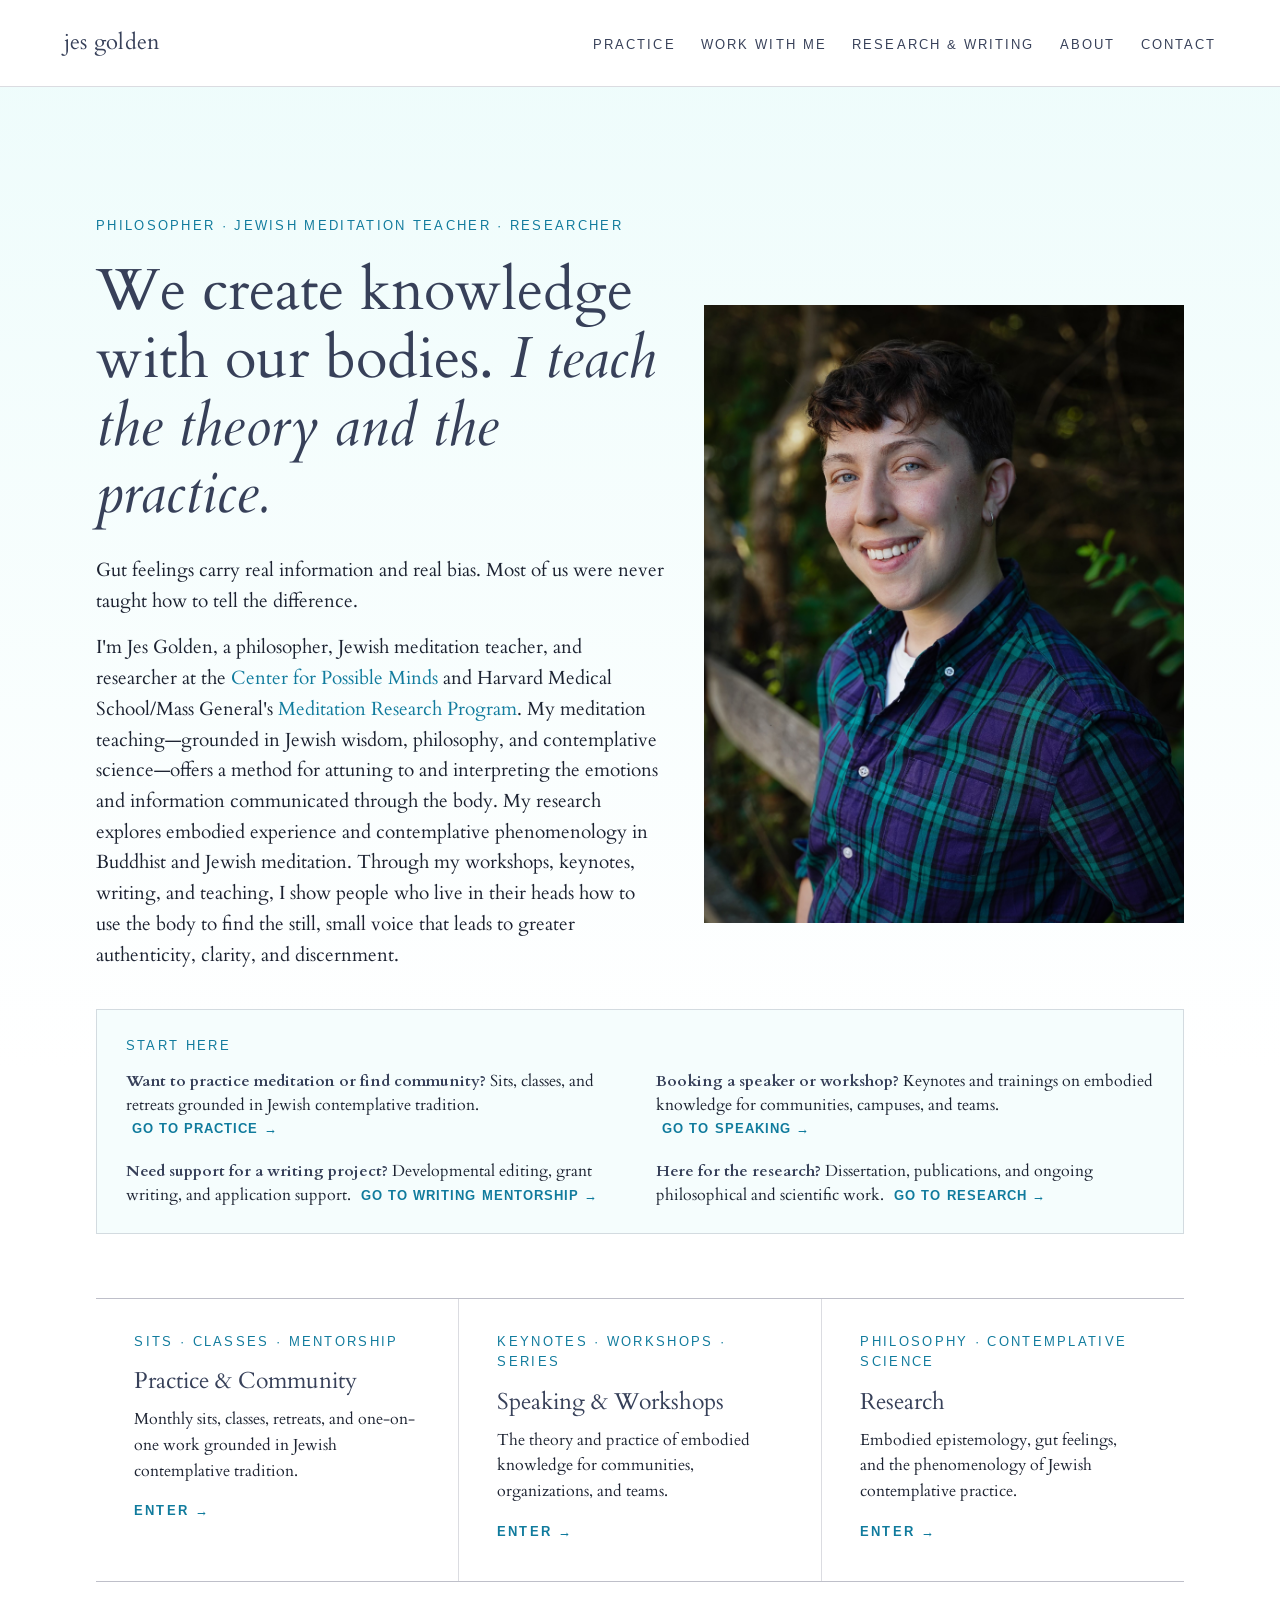
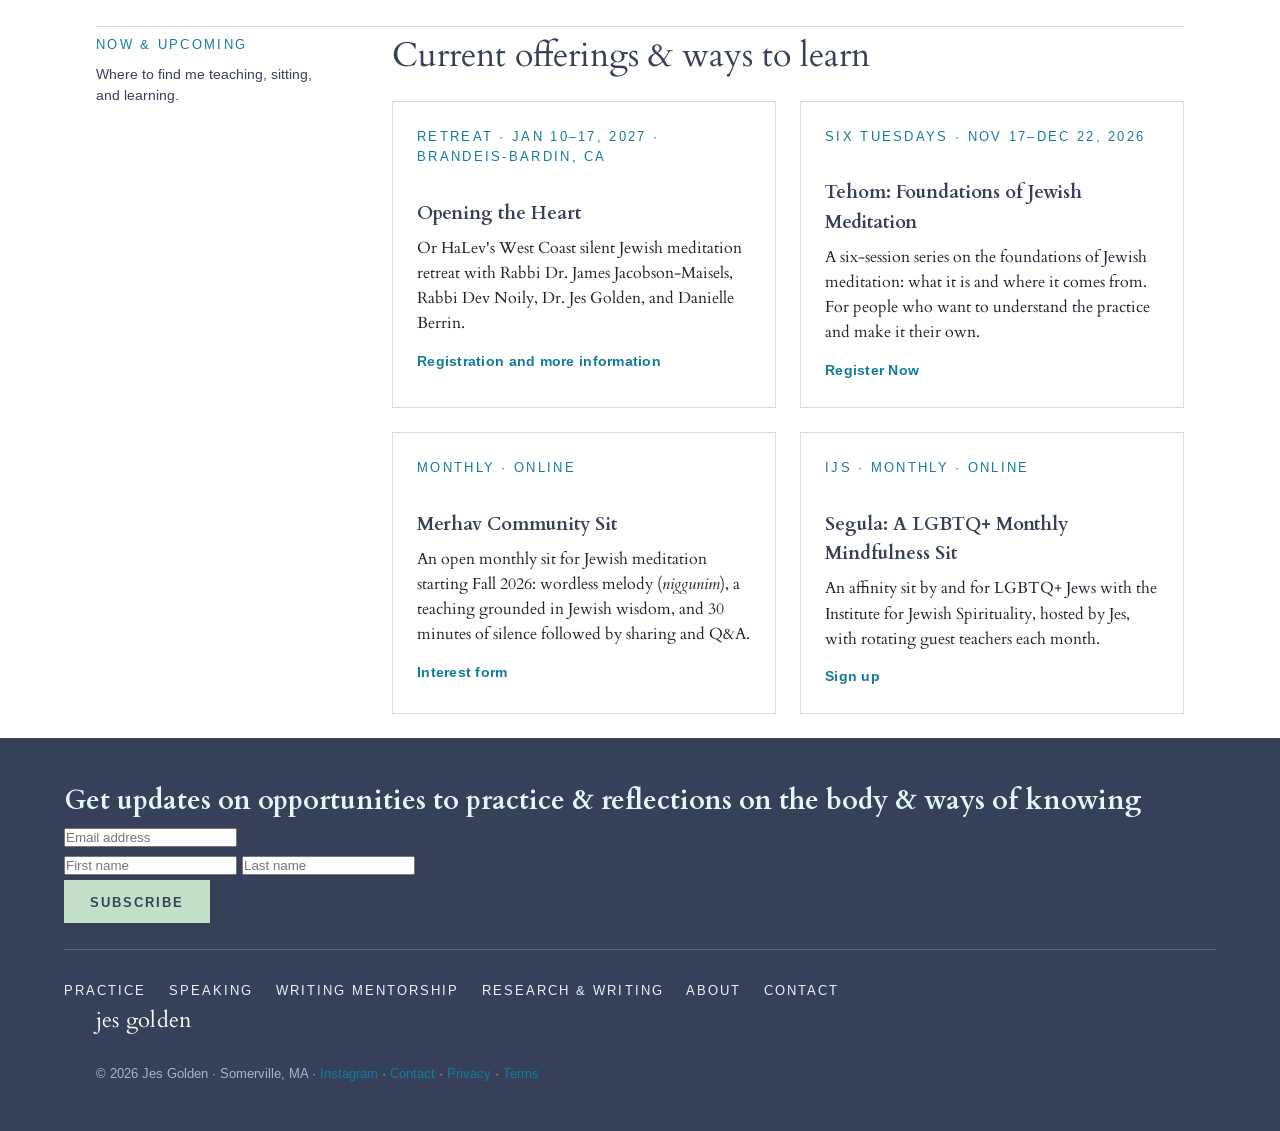
==== index.html @ b52058f5 "Update registration link and footer signup form" ====
<!DOCTYPE html>
<!--
  ═══════════════ HOW TO EDIT THIS PAGE ═══════════════
  Text lives between tags:   <p>Edit these words.</p>
  Links look like:           <a href="PASTE-URL-HERE">visible text</a>
  Never edit inside < >  except to swap a URL in quotes.
  Search this file for "EDIT:" to find every spot waiting for your input.
  Notes like this one are invisible on the live site.
  ═════════════════════════════════════════════════════
-->

<html lang="en">
<head>
<meta charset="UTF-8">
<meta name="viewport" content="width=device-width, initial-scale=1.0">
<title>Jes Golden — philosopher &amp; Jewish meditation teacher</title>
<meta name="description" content="We create knowledge with our bodies. I teach the craft. Jewish contemplative practice, embodied philosophy, speaking and workshops.">
<meta property="og:title" content="Jes Golden — Philosopher &amp; Jewish Meditation Teacher">
<meta property="og:description" content="We create knowledge with our bodies. I teach the craft. Jewish contemplative practice, embodied philosophy, speaking and workshops.">
<meta property="og:type" content="website">
<meta property="og:url" content="https://jesgolden.com/">
<!-- EDIT: og:image — once you have a photo you like for link previews (the headshot works well),
     upload it named "jes-preview.jpg" and uncomment the line below. Recommended size ~1200x630px. -->
<!-- <meta property="og:image" content="https://jesgolden.com/jes-preview.jpg"> -->
<link rel="stylesheet" href="styles.css">
</head>
<body>

<header class="nav">
  <div class="wordmark"><a href="index.html">jes <span class="surname">golden</span></a></div>
  <nav aria-label="Primary">
    <ul>
      <li><a href="practice.html">Practice</a></li>
      <li><a href="speaking.html">Work With Me</a></li>
      <li><a href="research.html">Research &amp; Writing</a></li>
      <li><a href="about.html">About</a></li>
      <li><a href="contact.html">Contact</a></li>
    </ul>
  </nav>
</header>

<main>

<section class="hero">
  <div class="hero-inner">
    <span class="eyebrow">Philosopher · Jewish meditation teacher · Researcher</span>
    <div class="hero-split wide">
      <div class="hero-text">
        <h1>We create knowledge with our bodies. <em>I teach the theory and the practice.</em></h1>
        <div class="lede">
          <p>Gut feelings carry real information and real bias. Most of us were never taught how to tell the difference.</p>
          <p>I'm Jes Golden, a philosopher, Jewish meditation teacher, and researcher at the <a href="https://www.possibleminds.org/">Center for Possible Minds</a> and Harvard Medical School/Mass General's <a href="https://meditation.mgh.harvard.edu/">Meditation Research Program</a>. My meditation teaching—grounded in Jewish wisdom, philosophy, and contemplative science—offers a method for attuning to and interpreting the emotions and information communicated through the body. My research explores embodied experience and contemplative phenomenology in Buddhist and Jewish meditation. Through my workshops, keynotes, writing, and teaching, I show people who live in their heads how to use the body to find the still, small voice that leads to greater authenticity, clarity, and discernment.</p>
        </div>
      </div>
      <!-- EDIT: HEADSHOT — the src below points to a file named jes-headshot.jpg. Upload your
           Shulie Seidler-Feller headshot to the repo with EXACTLY that name (case-sensitive),
           or change the src to match whatever you named it. Until the filename matches, the
           image won't appear. A portrait (vertical) crop sits best in this frame. -->
      <figure class="hero-photo portrait-frame">
        <img src="jes-headshot.jpg" alt="Jes Golden, philosopher and Jewish meditation teacher">
      </figure>
    </div>

    <div class="start-here">
      <span class="eyebrow">Start here</span>
      <ul>
        <li><strong>Want to practice meditation or find community?</strong> Sits, classes, and retreats grounded in Jewish contemplative tradition. <a href="practice.html">Go to Practice &rarr;</a></li>
        <li><strong>Booking a speaker or workshop?</strong> Keynotes and trainings on embodied knowledge for communities, campuses, and teams. <a href="speaking.html">Go to Speaking &rarr;</a></li>
        <li><strong>Need support for a writing project?</strong> Developmental editing, grant writing, and application support. <a href="writing.html">Go to Writing Mentorship &rarr;</a></li>
        <li><strong>Here for the research?</strong> Dissertation, publications, and ongoing philosophical and scientific work. <a href="research.html">Go to Research &rarr;</a></li>
      </ul>
    </div>

    <div class="routes">
      <a class="route" href="practice.html">
        <span class="eyebrow">Sits · Classes · Mentorship</span>
        <h2>Practice &amp; Community</h2>
        <p>Monthly sits, classes, retreats, and one-on-one work grounded in Jewish contemplative tradition.</p>
        <span class="go">Enter →</span>
      </a>
      <a class="route" href="speaking.html">
        <span class="eyebrow">Keynotes · Workshops · Series</span>
        <h2>Speaking &amp; Workshops</h2>
        <p>The theory and practice of embodied knowledge for communities, organizations, and teams.</p>
        <span class="go">Enter →</span>
      </a>
      <a class="route" href="research.html">
        <span class="eyebrow">Philosophy · Contemplative science</span>
        <h2>Research</h2>
        <p>Embodied epistemology, gut feelings, and the phenomenology of Jewish contemplative practice.</p>
        <span class="go">Enter →</span>
      </a>
    </div>
  </div>
</section>

<section class="section">
  <div class="section-inner">
    <div class="commented">
      <aside class="margin-note">
        <span class="eyebrow">Now &amp; upcoming</span>
        Where to find me teaching, sitting, and learning.
      </aside>
      <div class="body-col">
        <h2>Current offerings &amp; ways to learn</h2>
        <div class="offerings">
          <div class="offering">
            <span class="eyebrow">Retreat · Jan 10–17, 2027 · Brandeis-Bardin, CA</span>
            <h3>Opening the Heart</h3>
            <p>Or HaLev's West Coast silent Jewish meditation retreat with Rabbi Dr. James Jacobson-Maisels, Rabbi Dev Noily, Dr. Jes Golden, and Danielle Berrin.</p>
            <span class="meta"><a href="https://www.orhalev.net/opening-the-heart-2027">Registration and more information</a></span>
          </div>
          <div class="offering">
            <span class="eyebrow">Six Tuesdays · Nov 17–Dec 22, 2026</span>
            <h3>Tehom: Foundations of Jewish Meditation</h3>
            <p>A six-session series on the foundations of Jewish meditation: what it is and where it comes from. For people who want to understand the practice and make it their own.</p>
            <!-- EDIT: STRIPE — when Tehom takes payment, create a Payment Link at dashboard.stripe.com > Payment Links, paste it below -->
            <span class="meta"><a href="https://buy.stripe.com/8x25kCbvOcVV6s85fj7kc00">Register Now</a></span>
          </div>
          <div class="offering">
            <span class="eyebrow">Monthly · Online</span>
            <h3>Merhav Community Sit</h3>
            <p>An open monthly sit for Jewish meditation starting Fall 2026: wordless melody (<i>niggunim</i>), a teaching grounded in Jewish wisdom, and 30 minutes of silence followed by sharing and Q&amp;A.</p>
            <span class="meta"><a href="https://forms.gle/i96wyKDt4nHRYdLV6">Interest form</a></span>
          </div>
          <div class="offering">
            <span class="eyebrow">IJS · Monthly · Online</span>
            <h3>Segula: A LGBTQ+ Monthly Mindfulness Sit</h3>
            <p>An affinity sit by and for LGBTQ+ Jews with the Institute for Jewish Spirituality, hosted by Jes, with rotating guest teachers each month.</p>
            <span class="meta"><a href="https://www.jewishspirituality.org/get-started/free-resources-from-ijs/lgbtq-monthly-mindfulness-sits/">Sign up</a></span>
          </div>
        </div>
      </div>
    </div>
  </div>
</section>

</main>

<footer class="footer">
  <!-- Newsletter signup — submits invisibly to a hidden iframe so the page never navigates and
       Mailchimp's confirmation page never appears. Two invisible honeypots guard against bots.
       Pair with double opt-in in Mailchimp (Audience > Settings) for real protection.
       This whole <footer> block is identical on every page — paste it into each one. -->
  <div class="footer-top">
    <h2 class="footer-signup-title">Get updates on opportunities to practice &amp; reflections on the body &amp; ways of knowing</h2>
    <div class="footer-grid">
      <div class="footer-signup">
        <form class="signup-form" id="newsletter-form" action="https://jesheppler.us21.list-manage.com/subscribe/post?u=e505378b7c51a355b4636ad74&amp;id=9735d9837b&amp;f_id=005ba4e6f0" method="post" target="mc-hidden-frame">
          <input type="email" name="EMAIL" placeholder="Email address" aria-label="Email address" autocomplete="email" required>
          <div class="signup-names">
            <input type="text" name="FNAME" placeholder="First name" aria-label="First name" autocomplete="given-name">
            <input type="text" name="LNAME" placeholder="Last name" aria-label="Last name" autocomplete="family-name">
          </div>
          <button class="btn btn-sage" type="submit">Subscribe</button>
          <!-- Mailchimp bot detection — do not remove -->
          <div aria-hidden="true" style="position: absolute; left: -5000px;">
            <input type="text" name="b_e505378b7c51a355b4636ad74_9735d9837b" tabindex="-1" value="">
          </div>
          <!-- Second honeypot — real people never fill this in; bots do -->
          <div aria-hidden="true" style="position: absolute; left: -5000px;">
            <input type="text" name="contact_url" tabindex="-1" autocomplete="off" value="">
          </div>
        </form>
        <!-- EDIT: this copy assumes double opt-in is ON in Mailchimp. If you keep single opt-in,
             change the line below to: Thank you for signing up! -->
        <p id="newsletter-thanks" class="signup-thanks" style="display:none;">Thank you—please check your inbox and click the confirmation link to finish subscribing.</p>
        <iframe name="mc-hidden-frame" style="display:none;" title="hidden"></iframe>
      </div>
      <nav class="footer-nav" aria-label="Footer">
        <ul>
          <li><a href="practice.html">Practice</a></li>
          <li><a href="speaking.html">Speaking</a></li>
          <li><a href="writing.html">Writing Mentorship</a></li>
          <li><a href="research.html">Research &amp; Writing</a></li>
          <li><a href="about.html">About</a></li>
          <li><a href="contact.html">Contact</a></li>
        </ul>
      </nav>
    </div>
  </div>
  <div class="footer-inner">
    <div class="wordmark">jes <span class="surname">golden</span></div>
    <p class="fine">© 2026 Jes Golden · Somerville, MA · <a href="https://www.instagram.com/jes.golden">Instagram</a> · <a href="contact.html">Contact</a> · <a href="privacy.html">Privacy</a> · <a href="terms.html">Terms</a></p>
  </div>
  <script>
    document.getElementById('newsletter-form').addEventListener('submit', function(e) {
      var form = this;
      var trap = form.querySelector('[name="contact_url"]');
      if (trap && trap.value !== '') { e.preventDefault(); return; }
      setTimeout(function() {
        form.style.display = 'none';
        document.getElementById('newsletter-thanks').style.display = 'block';
      }, 400);
    });
  </script>
</footer>

</body>
</html>
---- styles.css ----
/* ============================================================
   JES GOLDEN — site styles
   Brand kit: Swail Studio "Intuitive Brand Kit" (2024)
   Palette: dusk #374059 · cerulean #107B9D · sage #C5E0C9
            ice #E1FAF9 · black · white
   Type: Cardo (serif) · Arimo (sans, letterspaced caps)
   ============================================================ */

@import url('https://fonts.googleapis.com/css2?family=Cardo:ital,wght@0,400;0,700;1,400&family=Arimo:wght@400;500;700&display=swap');

:root {
  --dusk: #374059;
  --cerulean: #107B9D;
  --sage: #C5E0C9;
  --ice: #E1FAF9;
  --ink: #1c2231;
  --paper: #ffffff;
  --paper-soft: #f7fafa;
  --rule: rgba(55, 64, 89, 0.18);
  --serif: 'Cardo', 'Times New Roman', serif;
  --sans: 'Arimo', 'Helvetica Neue', sans-serif;
  --measure: 74ch;
  --text-label: 0.8rem;   /* eyebrows, nav, footer, figcaptions, citations */
  --text-small: 0.85rem;   /* margin-note body copy, secondary meta */
  --text-cta: 0.95rem;     /* prominent meta links / CTAs like sign-up links */
}

* { margin: 0; padding: 0; box-sizing: border-box; }

html { scroll-behavior: smooth; }
@media (prefers-reduced-motion: reduce) {
  html { scroll-behavior: auto; }
  *, *::before, *::after { animation: none !important; transition: none !important; }
}

body {
  font-family: var(--serif);
  font-size: 1.125rem;
  line-height: 1.6;
  color: var(--ink);
  background: var(--paper);
}

/* ---------- utility type roles ---------- */

.eyebrow {
  font-family: var(--sans);
  font-size: var(--text-label);
  font-weight: 500;
  letter-spacing: 0.18em;
  text-transform: uppercase;
  color: var(--cerulean);
}

a { color: var(--cerulean); text-decoration: none; }
a:hover { text-decoration: underline; text-underline-offset: 3px; }
a:focus-visible, button:focus-visible {
  outline: 2px solid var(--cerulean);
  outline-offset: 3px;
}

/* ---------- nav ---------- */

.nav {
  display: flex;
  align-items: baseline;
  justify-content: space-between;
  flex-wrap: wrap;
  gap: 1rem 2rem;
  padding: 1.6rem clamp(1.25rem, 5vw, 4rem);
  border-bottom: 1px solid var(--rule);
}

.wordmark {
  font-family: var(--serif);
  font-size: 1.35rem;
  color: var(--dusk);
  letter-spacing: 0.01em;
}
.wordmark a { color: inherit; }
.wordmark a:hover { text-decoration: none; }

.nav ul {
  display: flex;
  flex-wrap: wrap;
  gap: 1.6rem;
  list-style: none;
}
.nav ul a {
  font-family: var(--sans);
  font-size: var(--text-label);
  font-weight: 500;
  letter-spacing: 0.16em;
  text-transform: uppercase;
  color: var(--dusk);
}
.nav ul a:hover { color: var(--cerulean); text-decoration: none; }
.nav ul a[aria-current="page"] {
  color: var(--cerulean);
  border-bottom: 2px solid var(--cerulean);
  padding-bottom: 3px;
}

/* ---------- hero ---------- */

.hero {
  padding: clamp(4rem, 10vw, 8rem) clamp(1.25rem, 5vw, 4rem) clamp(0.75rem, 2vw, 1.25rem);
  background:
    linear-gradient(180deg, rgba(225,250,249,0.55) 0%, rgba(255,255,255,0) 65%);
}
.hero-inner { max-width: 68rem; margin: 0 auto; }
.hero h1 {
  font-family: var(--serif);
  font-weight: 400;
  font-size: clamp(2.1rem, 5.2vw, 3.6rem);
  line-height: 1.18;
  color: var(--dusk);
  max-width: 22ch;
}
.hero h1 em { font-style: italic; }
.hero .lede {
  margin-top: 1.6rem;
  max-width: var(--measure);
  font-size: 1.2rem;
  color: var(--ink);
}
.hero .lede > * + * { margin-top: 1rem; }
.hero .eyebrow { display: block; margin-bottom: 1.4rem; }

/* ---------- responsive video embed (16:9, scales to container width) ---------- */

.video-embed {
  position: relative;
  width: 100%;
  max-width: var(--measure);
  aspect-ratio: 16 / 9;
  margin: 1.2rem 0;
}
.video-embed iframe {
  position: absolute;
  top: 0; left: 0;
  width: 100%;
  height: 100%;
  border: none;
}

/* ---------- routing cards (homepage) ---------- */

.routes {
  display: grid;
  grid-template-columns: repeat(auto-fit, minmax(240px, 1fr));
  gap: 1px;
  background: var(--rule);
  border-top: 1px solid var(--rule);
  border-bottom: 1px solid var(--rule);
  margin-top: clamp(2.5rem, 6vw, 4rem);
}
.route {
  background: var(--paper);
  padding: 2rem clamp(1.25rem, 3vw, 2.5rem) 2.2rem;
  display: block;
  color: inherit;
  transition: background 160ms ease;
}
.route:hover { background: var(--paper-soft); text-decoration: none; }
.route .eyebrow { display: block; margin-bottom: 0.7rem; }
.route h2 {
  font-family: var(--serif);
  font-weight: 400;
  font-size: 1.45rem;
  color: var(--dusk);
  margin-bottom: 0.5rem;
}
.route p { font-size: 1rem; color: var(--ink); max-width: 40ch; }
.route .go {
  display: inline-block;
  margin-top: 1rem;
  font-family: var(--sans);
  font-size: var(--text-label);
  font-weight: 700;
  letter-spacing: 0.16em;
  text-transform: uppercase;
  color: var(--cerulean);
}

/* ---------- page sections & marginalia signature ---------- */

.section {
  padding: clamp(1rem, 2.5vw, 1.5rem) clamp(1.25rem, 5vw, 4rem);
}
.section.tint { background: var(--paper-soft); }
.section.dusk {
  background: var(--dusk);
  color: var(--ice);
}
.section.dusk h2, .section.dusk h3 { color: #fff; }
.section.dusk .eyebrow { color: var(--sage); }
.section.dusk a { color: var(--ice); text-decoration: underline; text-underline-offset: 3px; }
.worklinks a {
  font-family: var(--sans);
  font-size: var(--text-small);
  font-weight: 600;
  letter-spacing: 0.06em;
  color: var(--ice);
  text-decoration: none;
}
.worklinks a:hover { text-decoration: underline; }

.section-inner { max-width: 68rem; margin: 0 auto; }

/* marginalia: rule + side-note column on wide screens */
.commented {
  display: grid;
  grid-template-columns: minmax(0, 1fr);
  gap: 2rem;
  border-top: 1px solid var(--rule);
  padding-top: 0.5rem;
}
@media (min-width: 880px) {
  .commented { grid-template-columns: 15rem minmax(0, 1fr); gap: 3.5rem; }
  .commented.wide-photo { grid-template-columns: 21rem minmax(0, 1fr); }
}
.margin-note {
  font-family: var(--sans);
  font-size: var(--text-small);
  line-height: 1.55;
  color: var(--dusk);
}
.margin-note .eyebrow { display: block; margin-bottom: 0.6rem; }
.section.dusk .commented { border-top-color: rgba(225,250,249,0.25); }
.section.dusk .margin-note { color: var(--sage); }

.body-col > * + * { margin-top: 1.1rem; }
.body-col h2 {
  font-family: var(--serif);
  font-weight: 400;
  font-size: clamp(1.6rem, 3vw, 2.1rem);
  line-height: 1.25;
  color: var(--dusk);
}
.body-col h3 {
  font-family: var(--serif);
  font-weight: 700;
  font-size: 1.2rem;
  color: var(--dusk);
  margin-top: 2rem;
}
.body-col p, .body-col li { max-width: var(--measure); }
.body-col ul { padding-left: 1.2rem; }
.body-col .meta {
  font-family: var(--sans);
  font-size: var(--text-cta);
  font-weight: 600;
  letter-spacing: 0.02em;
  color: var(--cerulean);
}

.placeholder {
  background: var(--ice);
  border-left: 3px solid var(--cerulean);
  padding: 0.6rem 0.9rem;
  font-family: var(--sans);
  font-size: var(--text-small);
  color: var(--dusk);
}

/* ---------- offering cards ---------- */

.offerings {
  display: grid;
  grid-template-columns: repeat(auto-fill, minmax(260px, 1fr));
  gap: 1.5rem;
  margin-top: 1.5rem;
}
.offering {
  border: 1px solid var(--rule);
  padding: 1.5rem 1.5rem 1.6rem;
  background: var(--paper);
}
.offering .eyebrow { display: block; margin-bottom: 0.6rem; }
.offering h3 {
  font-family: var(--serif);
  font-weight: 700;
  font-size: 1.15rem;
  color: var(--dusk);
  margin-bottom: 0.5rem;
}
.offering p { font-size: 0.98rem; }
.offering .meta {
  display: block;
  margin-top: 0.9rem;
  font-family: var(--sans);
  font-size: var(--text-small);
  letter-spacing: 0.02em;
  color: var(--cerulean);
}

/* ---------- buttons ---------- */

.btn {
  display: inline-block;
  font-family: var(--sans);
  font-size: var(--text-label);
  font-weight: 700;
  letter-spacing: 0.16em;
  text-transform: uppercase;
  color: #fff;
  background: var(--dusk);
  padding: 0.85rem 1.6rem;
  border: none;
  cursor: pointer;
  transition: background 160ms ease;
}
.btn:hover { background: var(--cerulean); color: #fff; text-decoration: none; }
.btn.ghost {
  background: transparent;
  color: var(--dusk);
  border: 1px solid var(--dusk);
}
.btn.ghost:hover { border-color: var(--cerulean); color: var(--cerulean); }

/* ---------- book strip ---------- */

.bookstrip {
  border-top: 1px solid var(--rule);
  border-bottom: 1px solid var(--rule);
  background: linear-gradient(90deg, var(--ice) 0%, #fff 60%);
}
.bookstrip .section-inner { display: grid; gap: 1rem; }
.bookstrip h2 {
  font-family: var(--serif);
  font-weight: 400;
  font-style: italic;
  font-size: clamp(1.4rem, 2.6vw, 1.9rem);
  color: var(--dusk);
  max-width: 30ch;
}
.bookstrip p { max-width: var(--measure); }

/* ---------- signup ---------- */

.signup-row {
  display: flex;
  flex-wrap: wrap;
  gap: 0.75rem;
  margin-top: 1.2rem;
}
.signup-row input[type="email"] {
  font-family: var(--sans);
  font-size: 0.95rem;
  padding: 0.8rem 1rem;
  border: 1px solid var(--rule);
  min-width: 260px;
  background: #fff;
  color: var(--ink);
}
.signup-row input:focus-visible { outline: 2px solid var(--cerulean); outline-offset: 1px; }

/* ---------- contact form ---------- */

.form { display: grid; gap: 1.2rem; max-width: 40rem; }
.form label {
  font-family: var(--sans);
  font-size: var(--text-label);
  font-weight: 700;
  letter-spacing: 0.14em;
  text-transform: uppercase;
  color: var(--dusk);
  display: block;
  margin-bottom: 0.4rem;
}
.form input, .form select, .form textarea {
  width: 100%;
  font-family: var(--sans);
  font-size: 0.98rem;
  padding: 0.8rem 1rem;
  border: 1px solid var(--rule);
  background: #fff;
  color: var(--ink);
}
.form textarea { min-height: 9rem; resize: vertical; }
.form input:focus-visible, .form select:focus-visible, .form textarea:focus-visible {
  outline: 2px solid var(--cerulean);
  outline-offset: 1px;
}

/* ---------- footer ---------- */

.footer {
  border-top: 1px solid var(--rule);
  padding: 2.5rem clamp(1.25rem, 5vw, 4rem) 3rem;
  background: var(--dusk);
  color: var(--ice);
}
.footer-inner {
  max-width: 68rem;
  margin: 0 auto;
  display: flex;
  flex-wrap: wrap;
  justify-content: space-between;
  gap: 1.5rem 3rem;
  align-items: baseline;
}
.footer .wordmark { color: #fff; }
.footer nav ul { display: flex; flex-wrap: wrap; gap: 1.4rem; list-style: none; }
.footer nav a {
  font-family: var(--sans);
  font-size: var(--text-label);
  font-weight: 500;
  letter-spacing: 0.16em;
  text-transform: uppercase;
  color: var(--ice);
}
.footer .fine {
  width: 100%;
  font-family: var(--sans);
  font-size: var(--text-label);
  color: rgba(225,250,249,0.65);
}

/* ---------- testimonials ---------- */

.testimonials {
  display: grid;
  grid-template-columns: repeat(auto-fit, minmax(280px, 1fr));
  gap: 2rem;
  margin-top: 1.5rem;
}
.testimonial {
  border-top: 2px solid var(--cerulean);
  padding-top: 1.2rem;
}
.testimonial blockquote {
  font-family: var(--serif);
  font-style: italic;
  font-size: 1.05rem;
  line-height: 1.6;
  color: var(--ink);
}
.testimonial cite {
  display: block;
  margin-top: 0.8rem;
  font-family: var(--sans);
  font-style: normal;
  font-size: var(--text-label);
  font-weight: 500;
  letter-spacing: 0.14em;
  text-transform: uppercase;
  color: var(--dusk);
}

/* ---------- portrait ---------- */

.portrait {
  width: 100%;
  height: auto;
  display: block;
  filter: saturate(0.92);
}
figure.portrait-frame { margin: 0; }
figure.portrait-frame figcaption {
  margin-top: 0.6rem;
  font-family: var(--sans);
  font-size: var(--text-label);
  letter-spacing: 0.1em;
  text-transform: uppercase;
  color: var(--dusk);
}

/* ---------- lineage pull-quote (single quote, narrower than testimonial grid) ---------- */

.pull-quote {
  max-width: var(--measure);
  margin: 1.6rem 0;
}
.pull-quote blockquote {
  font-family: var(--serif);
  font-style: italic;
  font-size: 1.05rem;
  line-height: 1.6;
  color: var(--ink);
  margin: 0;
}
.pull-quote cite {
  display: block;
  margin-top: 0.6rem;
  font-family: var(--sans);
  font-size: var(--text-label);
  letter-spacing: 0.1em;
  text-transform: uppercase;
  font-style: normal;
  color: var(--dusk);
}

/* ---------- hero with side photo (writing mentorship) ---------- */

.hero-split {
  display: flex;
  gap: 2.5rem;
  align-items: center;
  flex-wrap: wrap;
}
.hero-split .hero-text { flex: 1 1 420px; }
.hero-split .hero-photo { flex: 0 1 320px; }
.hero-split .hero-photo img { width: 100%; height: auto; display: block; }
@media (max-width: 700px) {
  .hero-split { flex-direction: column-reverse; }
  .hero-split .hero-photo { max-width: 260px; }
}

/* ---------- nav: clean stack on narrow screens ---------- */

@media (max-width: 640px) {
  .nav { flex-direction: column; align-items: flex-start; gap: 1.1rem; }
  .nav ul {
    display: grid;
    grid-template-columns: 1fr 1fr;
    gap: 0.9rem 1.2rem;
    width: 100%;
  }
}

/* ---------- start here (homepage audience routing) ---------- */

.start-here {
  margin: 2.4rem 0 3rem;
  padding: 1.6rem 1.8rem;
  border: 1px solid var(--rule);
  background: rgba(225,250,249,0.35);
}
.start-here > .eyebrow { display: block; margin-bottom: 0.9rem; }
.start-here ul { list-style: none; padding: 0; margin: 0; display: grid; gap: 0.85rem; }
.start-here li {
  font-family: var(--serif);
  font-size: 0.98rem;
  line-height: 1.5;
  color: var(--ink);
}
.start-here li strong { color: var(--dusk); }
.start-here li a {
  margin-left: 0.4rem;
  font-family: var(--sans);
  font-size: var(--text-label);
  font-weight: 600;
  letter-spacing: 0.08em;
  text-transform: uppercase;
  color: var(--cerulean);
  white-space: nowrap;
}
@media (min-width: 700px) {
  .start-here ul { grid-template-columns: 1fr 1fr; gap: 1.2rem 2rem; }
}

/* ---------- heading-note: margin eyebrow that functions as a real heading ---------- */

.margin-note.heading-note .eyebrow {
  display: block;
  font-size: 1.2rem;
  font-weight: 700;
  letter-spacing: 0.06em;
  text-transform: uppercase;
  color: var(--cerulean);
  margin-bottom: 0.8rem;
  padding-bottom: 0.7rem;
  border-bottom: 2px solid var(--cerulean);
}

/* ---------- signature workshop card: visually separates it from surrounding text ---------- */

.workshop-card {
  margin: 1.6rem 0;
  padding: 1.6rem 1.8rem;
  border: 1px solid var(--rule);
  background: rgba(225,250,249,0.3);
}
.workshop-card > * + * { margin-top: 1.1rem; }
.workshop-card h3 { margin-top: 0; }

/* ---------- hero-split wide variant (practice page retreat photo) ---------- */

.hero-split.wide .hero-text { flex: 1 1 380px; }
.hero-split.wide .hero-photo { flex: 1 1 440px; max-width: 480px; }
@media (max-width: 700px) {
  .hero-split.wide .hero-photo { max-width: 320px; }
}

.lineage-close {
  font-style: italic;
  color: var(--dusk);
}

/* ---------- mid-note: eyebrow size between default and heading-note ---------- */

.margin-note.mid-note .eyebrow {
  display: block;
  font-size: 0.95rem;
  font-weight: 600;
  letter-spacing: 0.1em;
  color: var(--cerulean);
  margin-bottom: 0.5rem;
}

/* ---------- featured testimonial: spans full width, slightly larger quote ---------- */

.testimonial.featured {
  grid-column: 1 / -1;
  border-top: 2px solid var(--cerulean);
  padding-top: 1.2rem;
}
.testimonial.featured blockquote {
  font-size: 1.2rem;
  max-width: var(--measure);
}
/* ---------- footer signup band ---------- */

.footer-signup {
  border-bottom: 1px solid rgba(225, 250, 249, 0.18);
  padding-bottom: 1.6rem;
  margin-bottom: 1.6rem;
}
.footer-signup-inner {
  max-width: 54rem;
  margin: 0 auto;
  text-align: center;
}
.footer-signup h2 {
  font-family: var(--serif);
  font-weight: 400;
  font-size: 1.3rem;
  line-height: 1.3;
  color: #fff;
  max-width: 34ch;
  margin: 0 auto 1.1rem;
}
.signup-fields {
  display: flex;
  flex-wrap: wrap;
  gap: 0.6rem;
  justify-content: center;
}
.signup-fields input {
  flex: 1 1 150px;
  min-width: 0;
  font-family: var(--sans);
  font-size: 1rem;
  padding: 0.6rem 0.85rem;
  border: 1px solid rgba(225, 250, 249, 0.35);
  background: #fff;
  color: var(--ink);
}
.signup-fields input[type="email"] { flex: 1.6 1 200px; }
.signup-fields input::placeholder { color: #6f7482; }
.signup-fields input:focus-visible { outline: 2px solid var(--sage); outline-offset: 1px; }
.signup-fields .btn { flex: 0 0 auto; padding: 0.62rem 1.4rem; }
.signup-thanks {
  font-family: var(--sans);
  font-size: 0.9rem;
  color: var(--ice);
  margin-top: 0.6rem;
}
.btn.btn-sage { background: var(--sage); color: var(--dusk); }
.btn.btn-sage:hover { background: #aecdb3; color: var(--dusk); }

@media (max-width: 540px) {
  .signup-fields input { flex-basis: 100%; }
  .signup-fields .btn { width: 100%; }
}
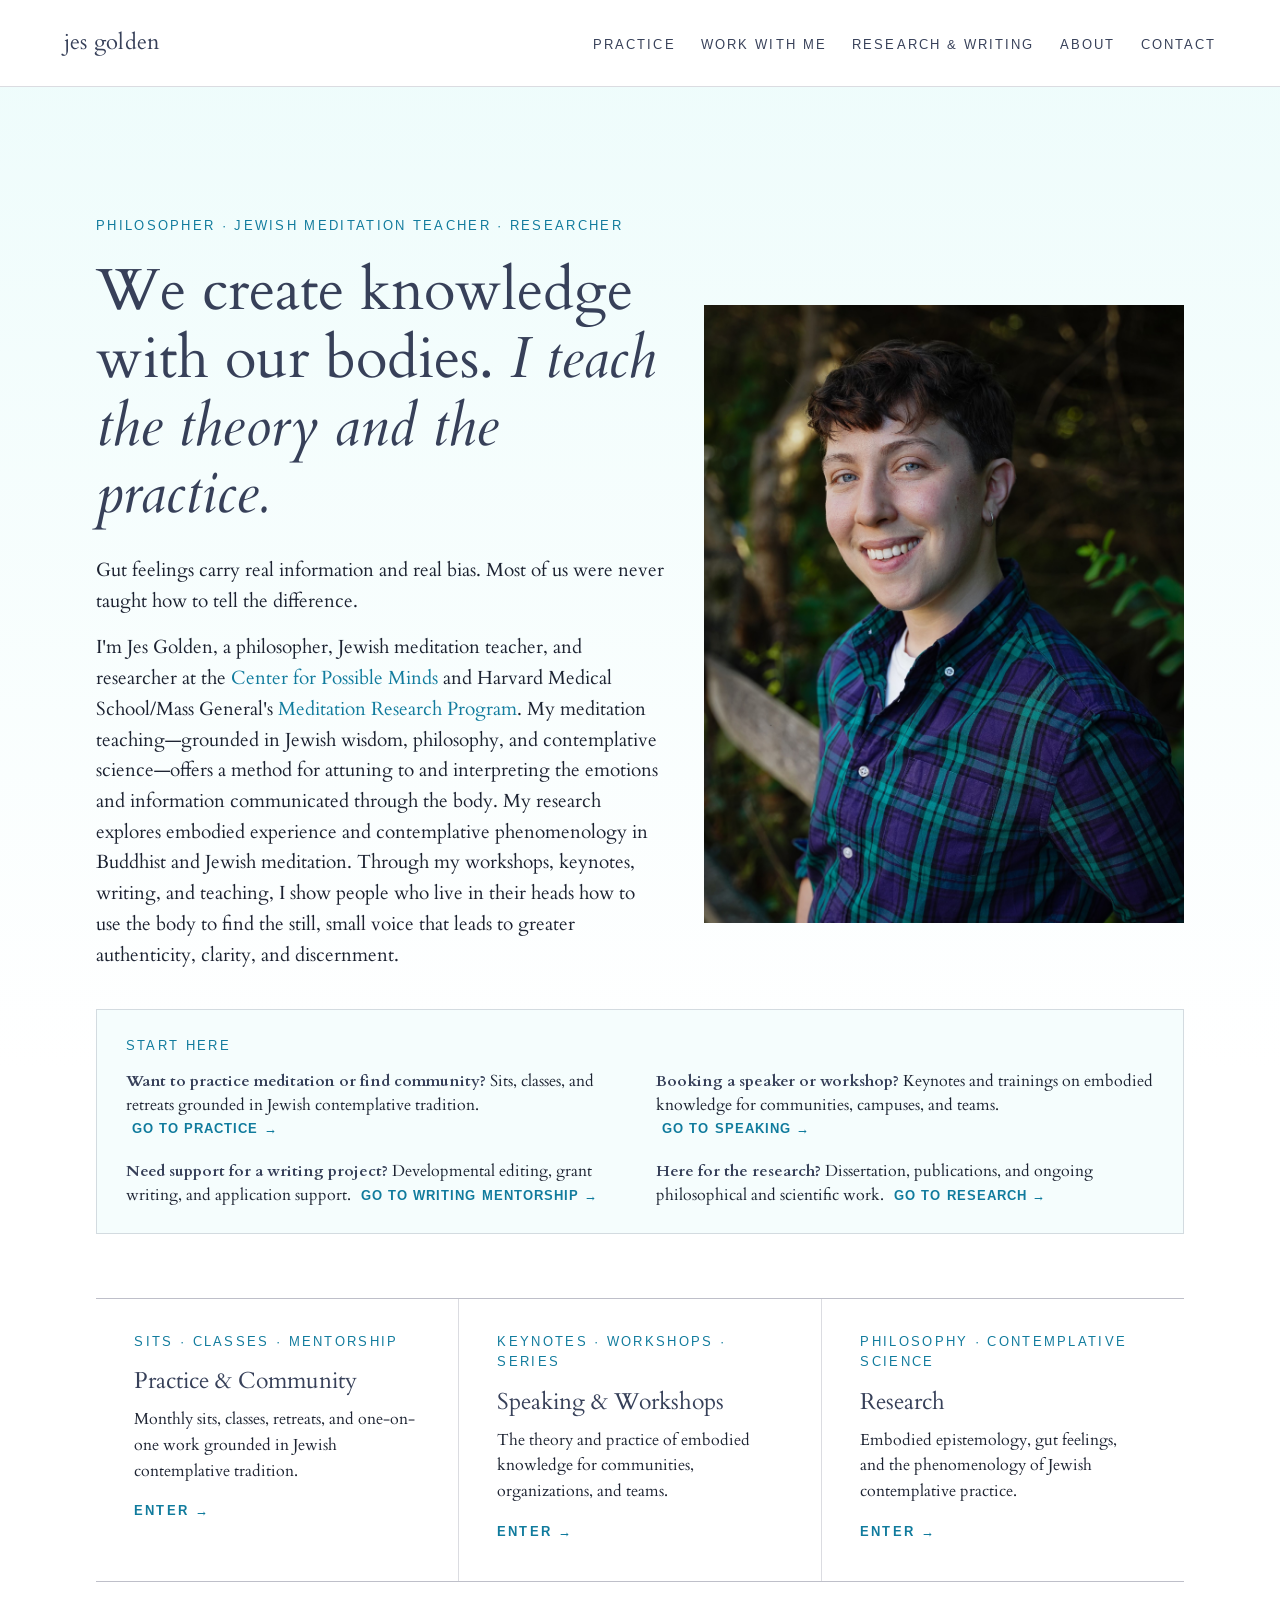
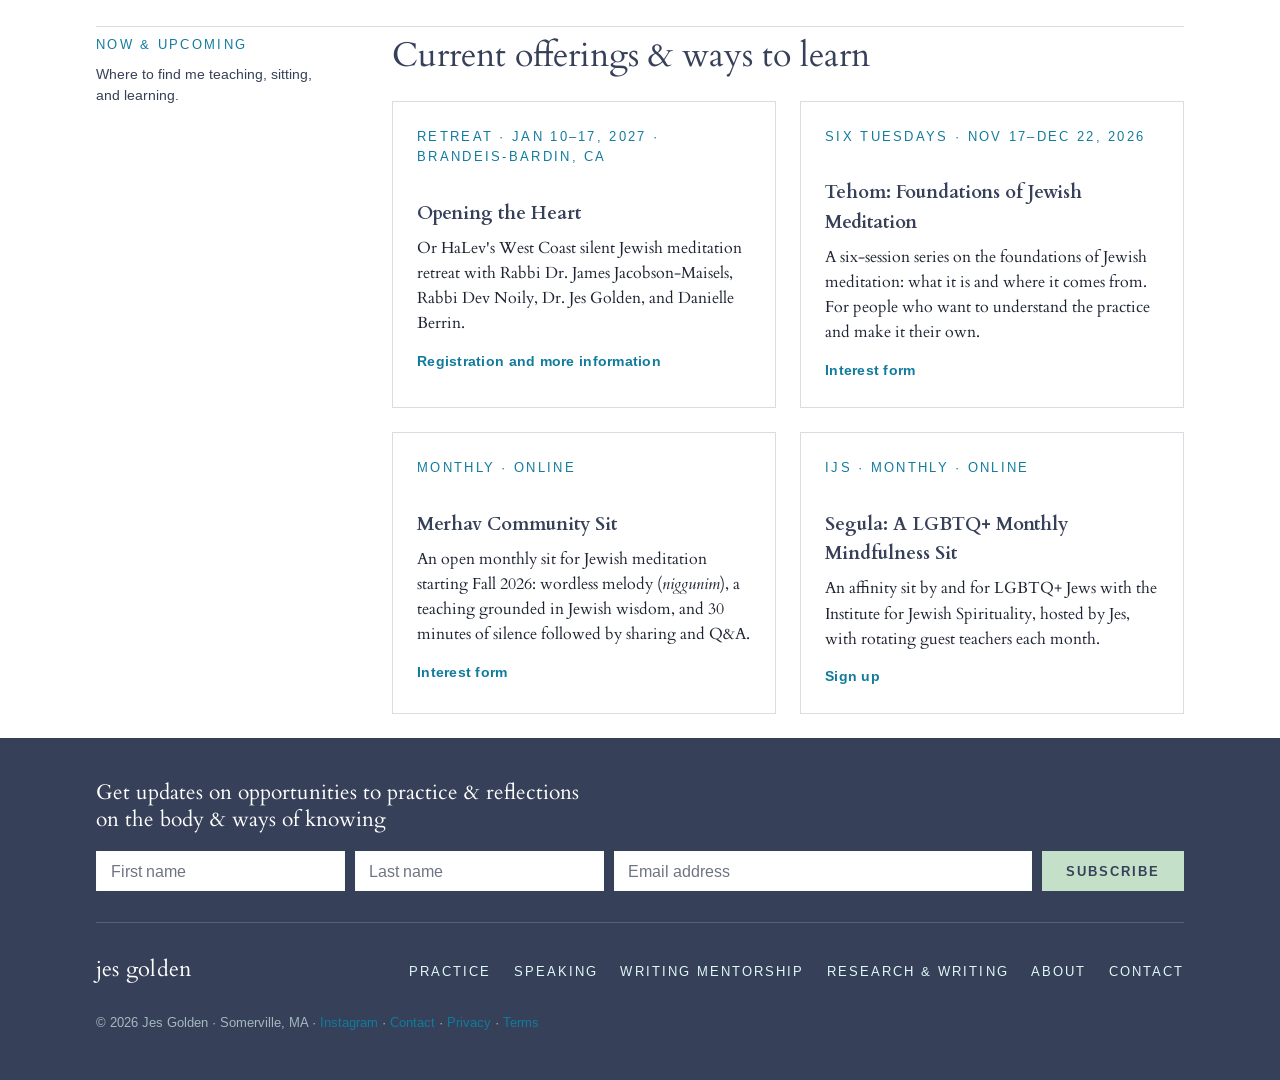
==== commit b2586389: "Change registration link and update newsletter form Updated the registration link and modified the n" ====
--- a/index.html
+++ b/index.html
@@ -115,7 +115,7 @@
             <h3>Tehom: Foundations of Jewish Meditation</h3>
             <p>A six-session series on the foundations of Jewish meditation: what it is and where it comes from. For people who want to understand the practice and make it their own.</p>
             <!-- EDIT: STRIPE — when Tehom takes payment, create a Payment Link at dashboard.stripe.com > Payment Links, paste it below -->
-            <span class="meta"><a href="https://buy.stripe.com/8x25kCbvOcVV6s85fj7kc00">Register Now</a></span>
+            <span class="meta"><a href="https://forms.gle/ch9XQbuqSUwvKGdE6">Interest form</a></span>
           </div>
           <div class="offering">
             <span class="eyebrow">Monthly · Online</span>
@@ -144,43 +144,37 @@
        This whole <footer> block is identical on every page — paste it into each one. -->
   <div class="footer-top">
     <h2 class="footer-signup-title">Get updates on opportunities to practice &amp; reflections on the body &amp; ways of knowing</h2>
-    <div class="footer-grid">
-      <div class="footer-signup">
-        <form class="signup-form" id="newsletter-form" action="https://jesheppler.us21.list-manage.com/subscribe/post?u=e505378b7c51a355b4636ad74&amp;id=9735d9837b&amp;f_id=005ba4e6f0" method="post" target="mc-hidden-frame">
-          <input type="email" name="EMAIL" placeholder="Email address" aria-label="Email address" autocomplete="email" required>
-          <div class="signup-names">
-            <input type="text" name="FNAME" placeholder="First name" aria-label="First name" autocomplete="given-name">
-            <input type="text" name="LNAME" placeholder="Last name" aria-label="Last name" autocomplete="family-name">
-          </div>
-          <button class="btn btn-sage" type="submit">Subscribe</button>
-          <!-- Mailchimp bot detection — do not remove -->
-          <div aria-hidden="true" style="position: absolute; left: -5000px;">
-            <input type="text" name="b_e505378b7c51a355b4636ad74_9735d9837b" tabindex="-1" value="">
-          </div>
-          <!-- Second honeypot — real people never fill this in; bots do -->
-          <div aria-hidden="true" style="position: absolute; left: -5000px;">
-            <input type="text" name="contact_url" tabindex="-1" autocomplete="off" value="">
-          </div>
-        </form>
-        <!-- EDIT: this copy assumes double opt-in is ON in Mailchimp. If you keep single opt-in,
-             change the line below to: Thank you for signing up! -->
-        <p id="newsletter-thanks" class="signup-thanks" style="display:none;">Thank you—please check your inbox and click the confirmation link to finish subscribing.</p>
-        <iframe name="mc-hidden-frame" style="display:none;" title="hidden"></iframe>
+    <form class="signup-form" id="newsletter-form" action="https://jesheppler.us21.list-manage.com/subscribe/post?u=e505378b7c51a355b4636ad74&amp;id=9735d9837b&amp;f_id=005ba4e6f0" method="post" target="mc-hidden-frame">
+      <input type="text" name="FNAME" placeholder="First name" aria-label="First name" autocomplete="given-name">
+      <input type="text" name="LNAME" placeholder="Last name" aria-label="Last name" autocomplete="family-name">
+      <input type="email" name="EMAIL" placeholder="Email address" aria-label="Email address" autocomplete="email" required>
+      <button class="btn btn-sage" type="submit">Subscribe</button>
+      <!-- Mailchimp bot detection — do not remove -->
+      <div aria-hidden="true" style="position: absolute; left: -5000px;">
+        <input type="text" name="b_e505378b7c51a355b4636ad74_9735d9837b" tabindex="-1" value="">
       </div>
-      <nav class="footer-nav" aria-label="Footer">
-        <ul>
-          <li><a href="practice.html">Practice</a></li>
-          <li><a href="speaking.html">Speaking</a></li>
-          <li><a href="writing.html">Writing Mentorship</a></li>
-          <li><a href="research.html">Research &amp; Writing</a></li>
-          <li><a href="about.html">About</a></li>
-          <li><a href="contact.html">Contact</a></li>
-        </ul>
-      </nav>
-    </div>
+      <!-- Second honeypot — real people never fill this in; bots do -->
+      <div aria-hidden="true" style="position: absolute; left: -5000px;">
+        <input type="text" name="contact_url" tabindex="-1" autocomplete="off" value="">
+      </div>
+    </form>
+    <!-- EDIT: this copy assumes double opt-in is ON in Mailchimp. If you keep single opt-in,
+         change the line below to: Thank you for signing up! -->
+    <p id="newsletter-thanks" class="signup-thanks" style="display:none;">Thank you—please check your inbox and click the confirmation link to finish subscribing.</p>
+    <iframe name="mc-hidden-frame" style="display:none;" title="hidden"></iframe>
   </div>
   <div class="footer-inner">
     <div class="wordmark">jes <span class="surname">golden</span></div>
+    <nav aria-label="Footer">
+      <ul>
+        <li><a href="practice.html">Practice</a></li>
+        <li><a href="speaking.html">Speaking</a></li>
+        <li><a href="writing.html">Writing Mentorship</a></li>
+        <li><a href="research.html">Research &amp; Writing</a></li>
+        <li><a href="about.html">About</a></li>
+        <li><a href="contact.html">Contact</a></li>
+      </ul>
+    </nav>
     <p class="fine">© 2026 Jes Golden · Somerville, MA · <a href="https://www.instagram.com/jes.golden">Instagram</a> · <a href="contact.html">Contact</a> · <a href="privacy.html">Privacy</a> · <a href="terms.html">Terms</a></p>
   </div>
   <script>
--- a/styles.css
+++ b/styles.css
@@ -611,34 +611,29 @@
   font-size: 1.2rem;
   max-width: var(--measure);
 }
-/* ---------- footer signup band ---------- */
-
-.footer-signup {
+/* ---------- footer signup band (inline row; nav returns to bottom bar) ---------- */
+
+.footer-top {
+  max-width: 68rem;
+  margin: 0 auto 1.9rem;
+  padding-bottom: 1.9rem;
   border-bottom: 1px solid rgba(225, 250, 249, 0.18);
-  padding-bottom: 1.6rem;
-  margin-bottom: 1.6rem;
-}
-.footer-signup-inner {
-  max-width: 54rem;
-  margin: 0 auto;
-  text-align: center;
-}
-.footer-signup h2 {
+}
+.footer-signup-title {
   font-family: var(--serif);
   font-weight: 400;
   font-size: 1.3rem;
   line-height: 1.3;
   color: #fff;
-  max-width: 34ch;
-  margin: 0 auto 1.1rem;
-}
-.signup-fields {
+  max-width: 46ch;
+  margin-bottom: 1.1rem;
+}
+.signup-form {
   display: flex;
   flex-wrap: wrap;
   gap: 0.6rem;
-  justify-content: center;
-}
-.signup-fields input {
+}
+.signup-form input {
   flex: 1 1 150px;
   min-width: 0;
   font-family: var(--sans);
@@ -648,10 +643,10 @@
   background: #fff;
   color: var(--ink);
 }
-.signup-fields input[type="email"] { flex: 1.6 1 200px; }
-.signup-fields input::placeholder { color: #6f7482; }
-.signup-fields input:focus-visible { outline: 2px solid var(--sage); outline-offset: 1px; }
-.signup-fields .btn { flex: 0 0 auto; padding: 0.62rem 1.4rem; }
+.signup-form input[type="email"] { flex: 2 1 220px; }
+.signup-form input::placeholder { color: #6f7482; }
+.signup-form input:focus-visible { outline: 2px solid var(--sage); outline-offset: 1px; }
+.signup-form .btn { flex: 0 0 auto; padding: 0.62rem 1.5rem; }
 .signup-thanks {
   font-family: var(--sans);
   font-size: 0.9rem;
@@ -662,6 +657,6 @@
 .btn.btn-sage:hover { background: #aecdb3; color: var(--dusk); }
 
 @media (max-width: 540px) {
-  .signup-fields input { flex-basis: 100%; }
-  .signup-fields .btn { width: 100%; }
-}
+  .signup-form input { flex-basis: 100%; }
+  .signup-form .btn { width: 100%; }
+}
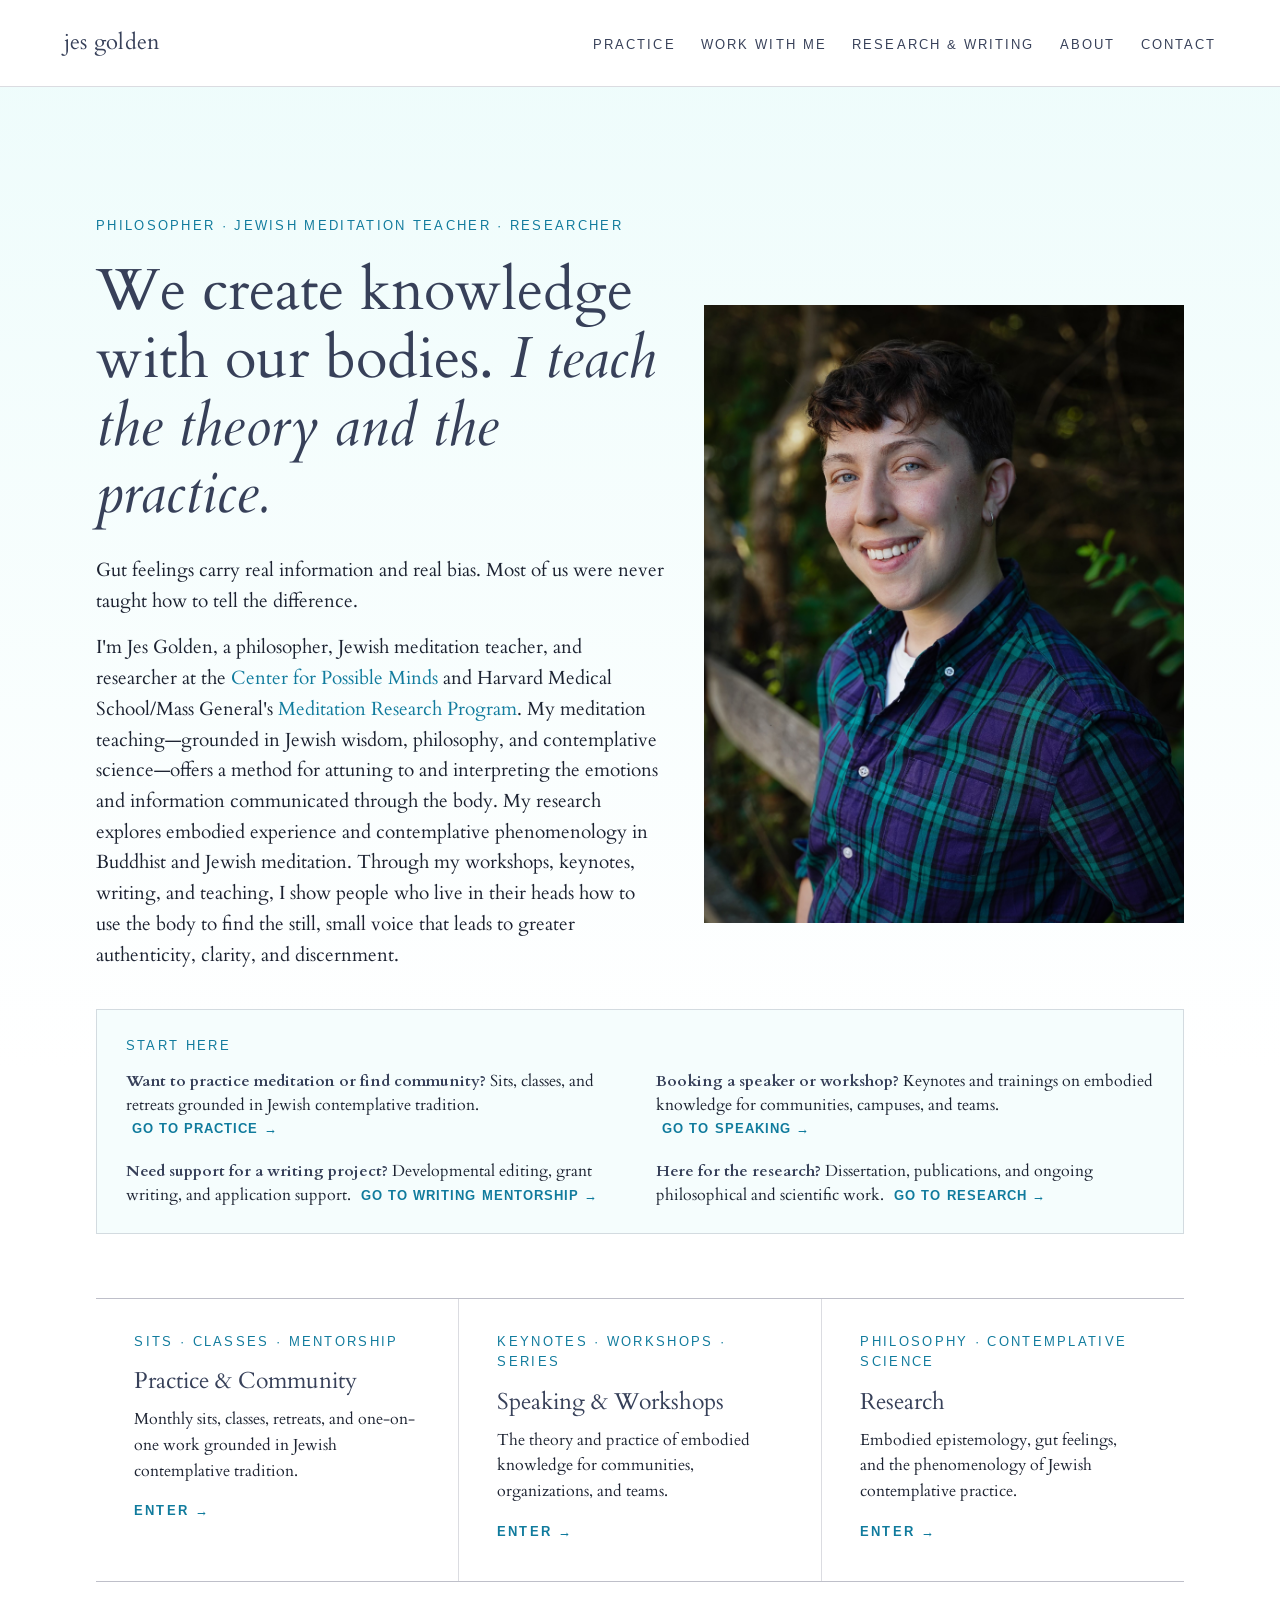
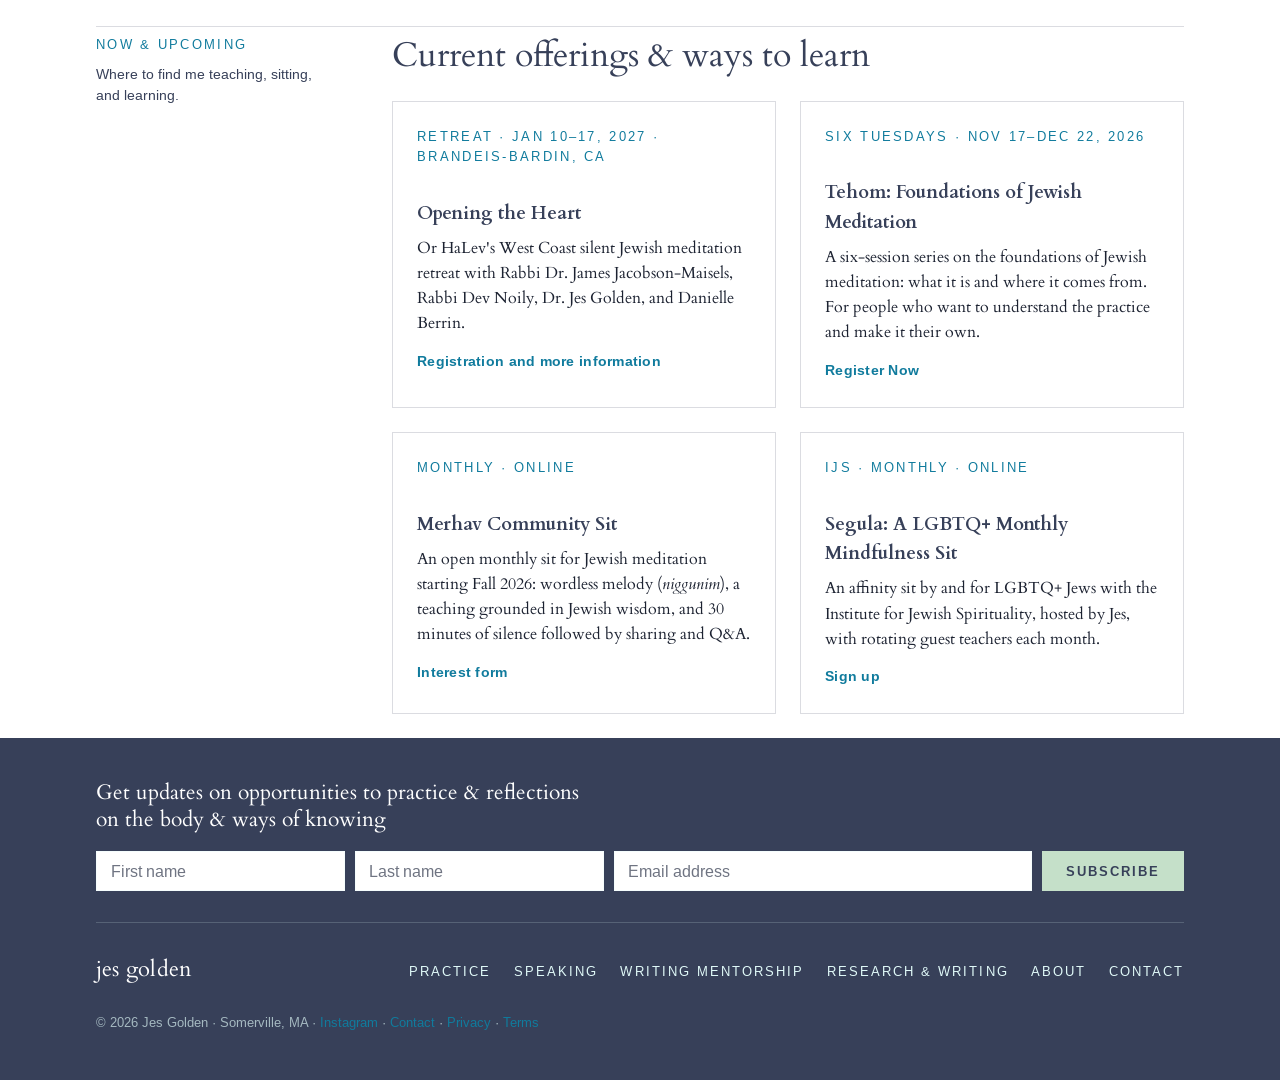
==== commit b76aa0e9: "Update index.html" ====
--- a/index.html
+++ b/index.html
@@ -114,8 +114,7 @@
             <span class="eyebrow">Six Tuesdays · Nov 17–Dec 22, 2026</span>
             <h3>Tehom: Foundations of Jewish Meditation</h3>
             <p>A six-session series on the foundations of Jewish meditation: what it is and where it comes from. For people who want to understand the practice and make it their own.</p>
-            <!-- EDIT: STRIPE — when Tehom takes payment, create a Payment Link at dashboard.stripe.com > Payment Links, paste it below -->
-            <span class="meta"><a href="https://forms.gle/ch9XQbuqSUwvKGdE6">Interest form</a></span>
+            <span class="meta"><a href="https://buy.stripe.com/8x25kCbvOcVV6s85fj7kc00">Register Now</a></span>
           </div>
           <div class="offering">
             <span class="eyebrow">Monthly · Online</span>
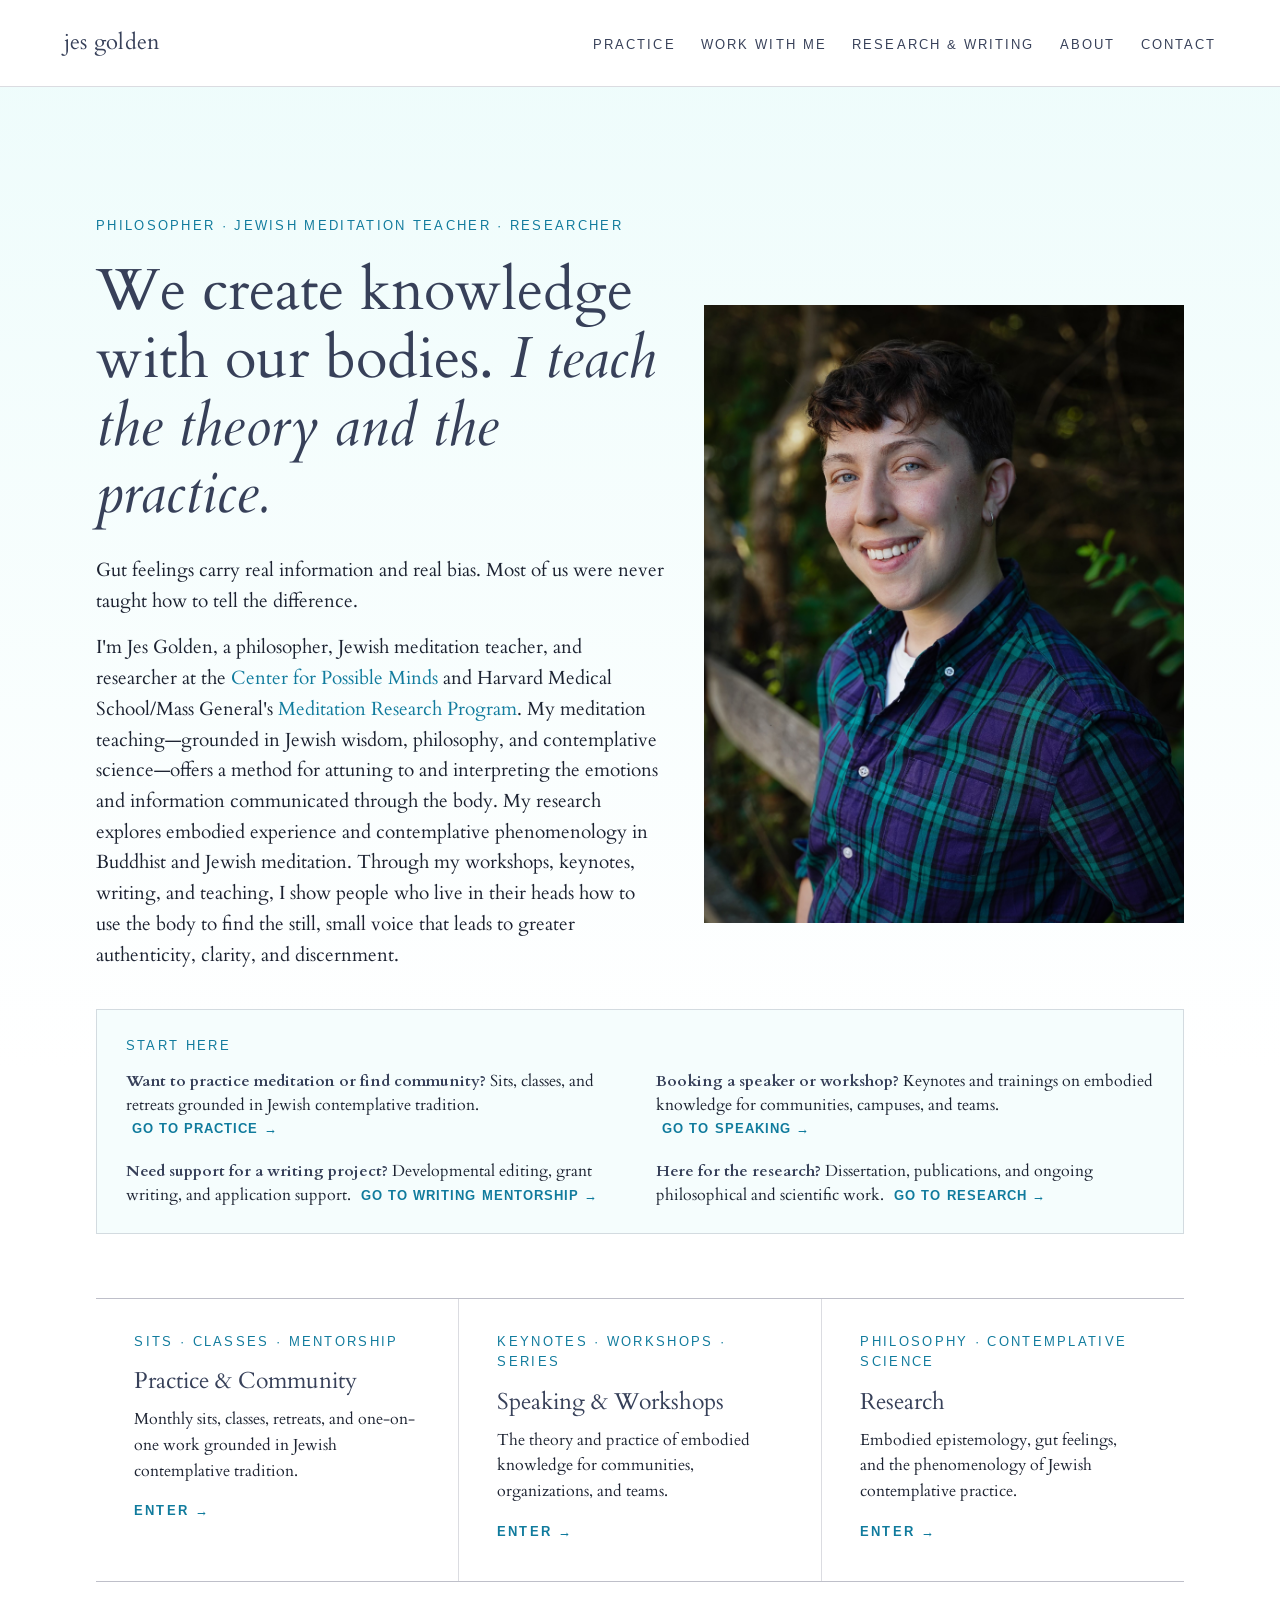
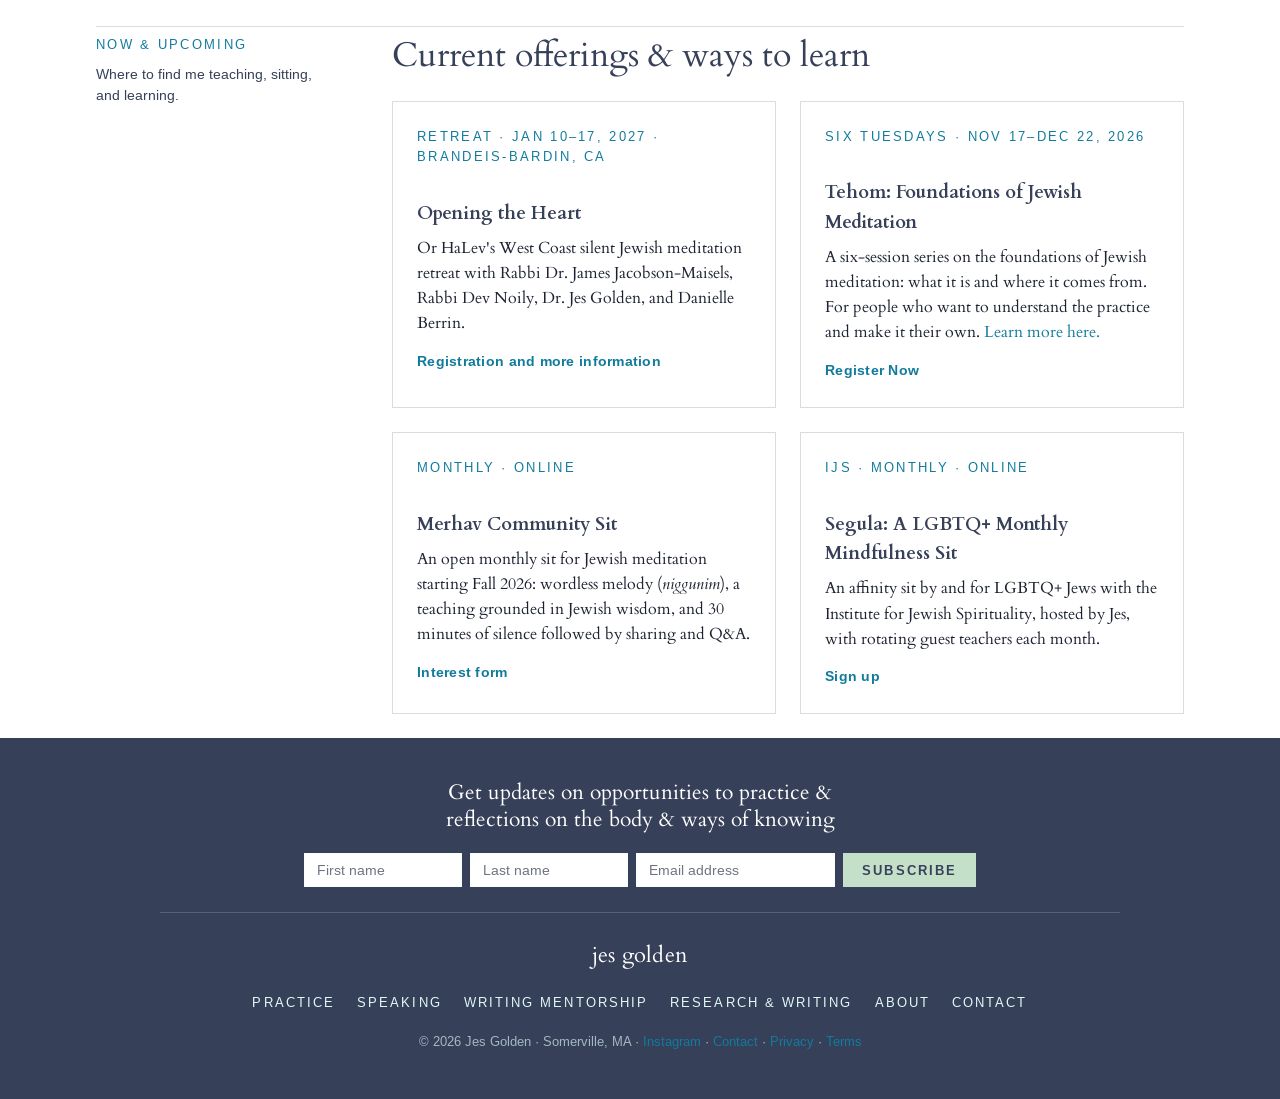
==== commit 6e2314db: "Update description with additional link for Tehom series Added a link to learn more about the medita" ====
--- a/index.html
+++ b/index.html
@@ -113,7 +113,7 @@
           <div class="offering">
             <span class="eyebrow">Six Tuesdays · Nov 17–Dec 22, 2026</span>
             <h3>Tehom: Foundations of Jewish Meditation</h3>
-            <p>A six-session series on the foundations of Jewish meditation: what it is and where it comes from. For people who want to understand the practice and make it their own.</p>
+            <p>A six-session series on the foundations of Jewish meditation: what it is and where it comes from. For people who want to understand the practice and make it their own. <a href="https://jesgolden.com/tehom.html">Learn more here.</a></p>
             <span class="meta"><a href="https://buy.stripe.com/8x25kCbvOcVV6s85fj7kc00">Register Now</a></span>
           </div>
           <div class="offering">
--- a/styles.css
+++ b/styles.css
@@ -611,13 +611,14 @@
   font-size: 1.2rem;
   max-width: var(--measure);
 }
-/* ---------- footer signup band (inline row; nav returns to bottom bar) ---------- */
+/* ---------- footer signup band (compact, centered) ---------- */
 
 .footer-top {
-  max-width: 68rem;
-  margin: 0 auto 1.9rem;
-  padding-bottom: 1.9rem;
+  max-width: 60rem;
+  margin: 0 auto 1.6rem;
+  padding-bottom: 1.6rem;
   border-bottom: 1px solid rgba(225, 250, 249, 0.18);
+  text-align: center;
 }
 .footer-signup-title {
   font-family: var(--serif);
@@ -625,36 +626,48 @@
   font-size: 1.3rem;
   line-height: 1.3;
   color: #fff;
-  max-width: 46ch;
-  margin-bottom: 1.1rem;
+  max-width: 40ch;
+  margin: 0 auto 1.2rem;
 }
 .signup-form {
   display: flex;
   flex-wrap: wrap;
-  gap: 0.6rem;
+  justify-content: center;
+  gap: 0.5rem;
+  max-width: 42rem;
+  margin: 0 auto;
 }
 .signup-form input {
-  flex: 1 1 150px;
+  flex: 1 1 130px;
   min-width: 0;
   font-family: var(--sans);
-  font-size: 1rem;
-  padding: 0.6rem 0.85rem;
+  font-size: 0.9rem;
+  padding: 0.5rem 0.75rem;
   border: 1px solid rgba(225, 250, 249, 0.35);
   background: #fff;
   color: var(--ink);
-}
-.signup-form input[type="email"] { flex: 2 1 220px; }
+  text-align: left;
+}
+.signup-form input[type="email"] { flex: 1.4 1 160px; }
 .signup-form input::placeholder { color: #6f7482; }
 .signup-form input:focus-visible { outline: 2px solid var(--sage); outline-offset: 1px; }
-.signup-form .btn { flex: 0 0 auto; padding: 0.62rem 1.5rem; }
+.signup-form .btn { flex: 0 0 auto; padding: 0.5rem 1.2rem; }
 .signup-thanks {
   font-family: var(--sans);
-  font-size: 0.9rem;
+  font-size: 0.88rem;
   color: var(--ice);
   margin-top: 0.6rem;
 }
 .btn.btn-sage { background: var(--sage); color: var(--dusk); }
 .btn.btn-sage:hover { background: #aecdb3; color: var(--dusk); }
+
+.footer-inner {
+  flex-direction: column;
+  align-items: center;
+  gap: 0.9rem;
+  text-align: center;
+}
+.footer-inner .fine { text-align: center; }
 
 @media (max-width: 540px) {
   .signup-form input { flex-basis: 100%; }
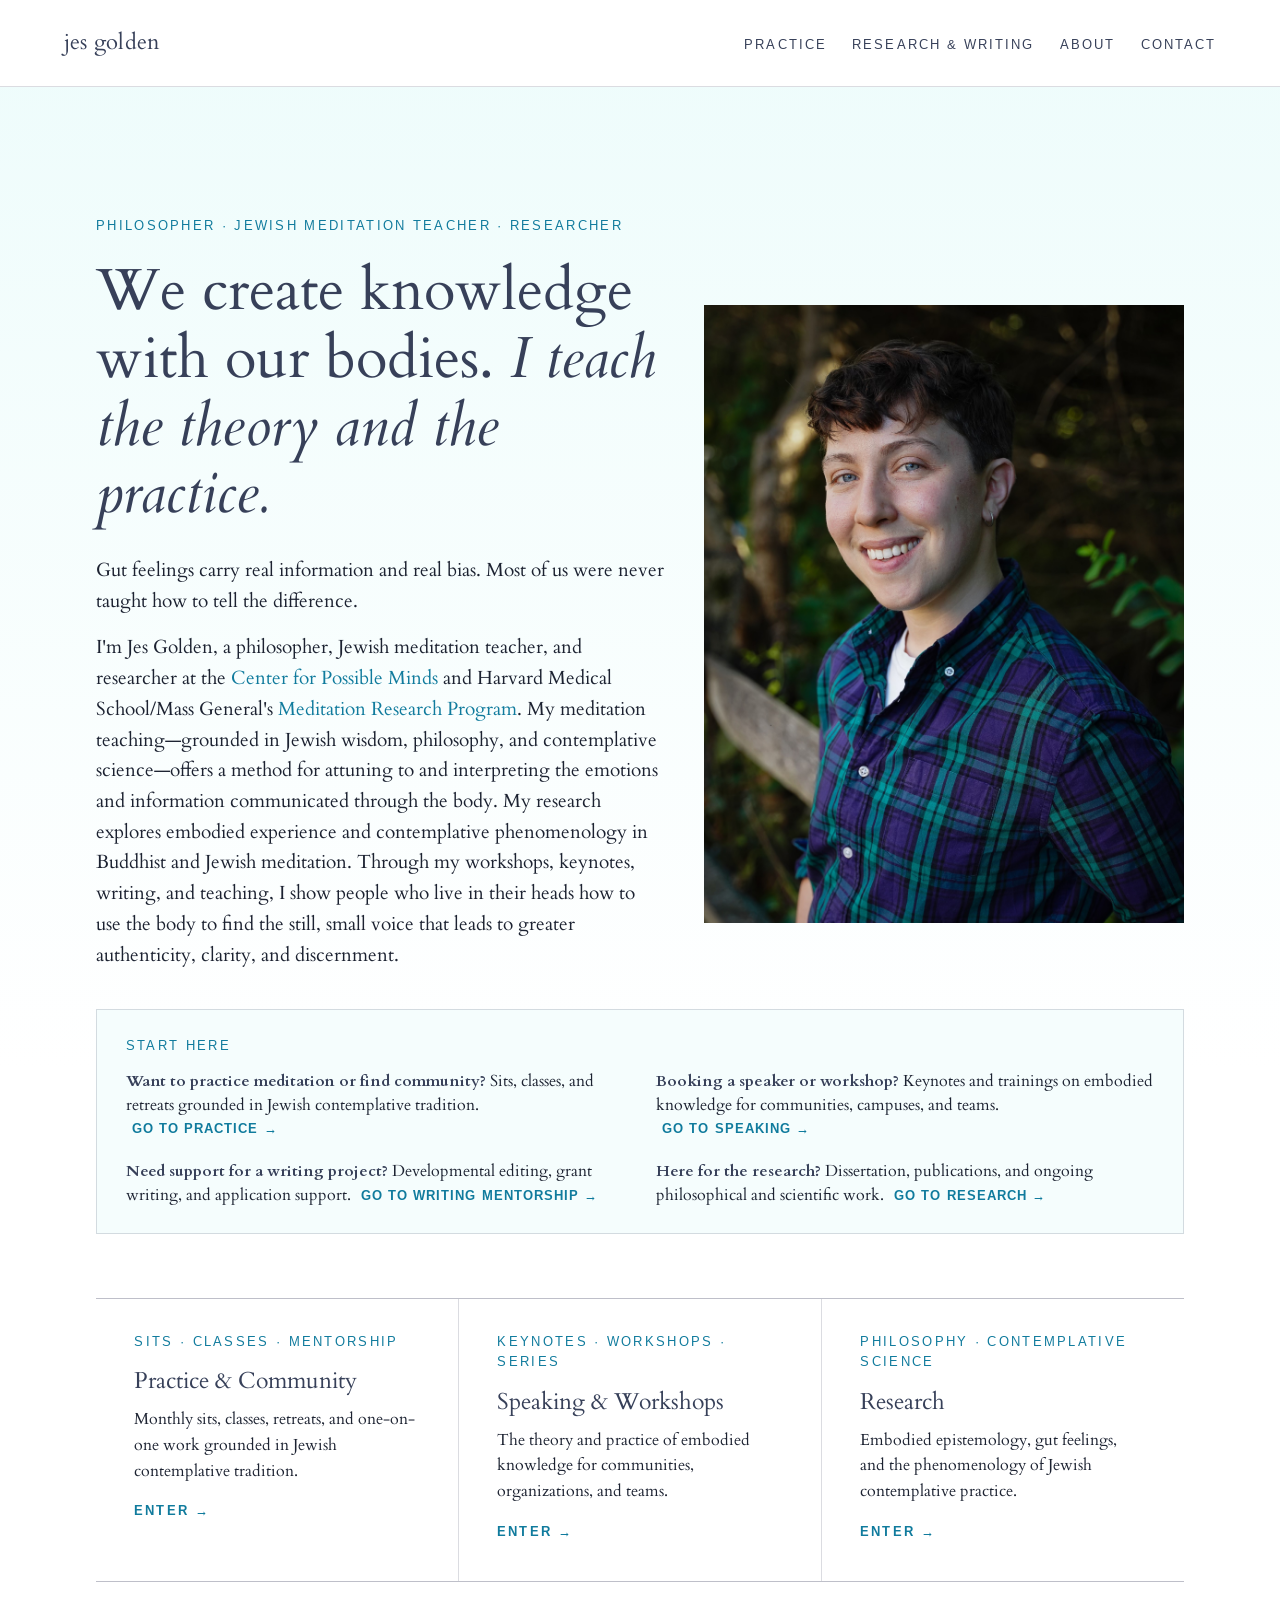
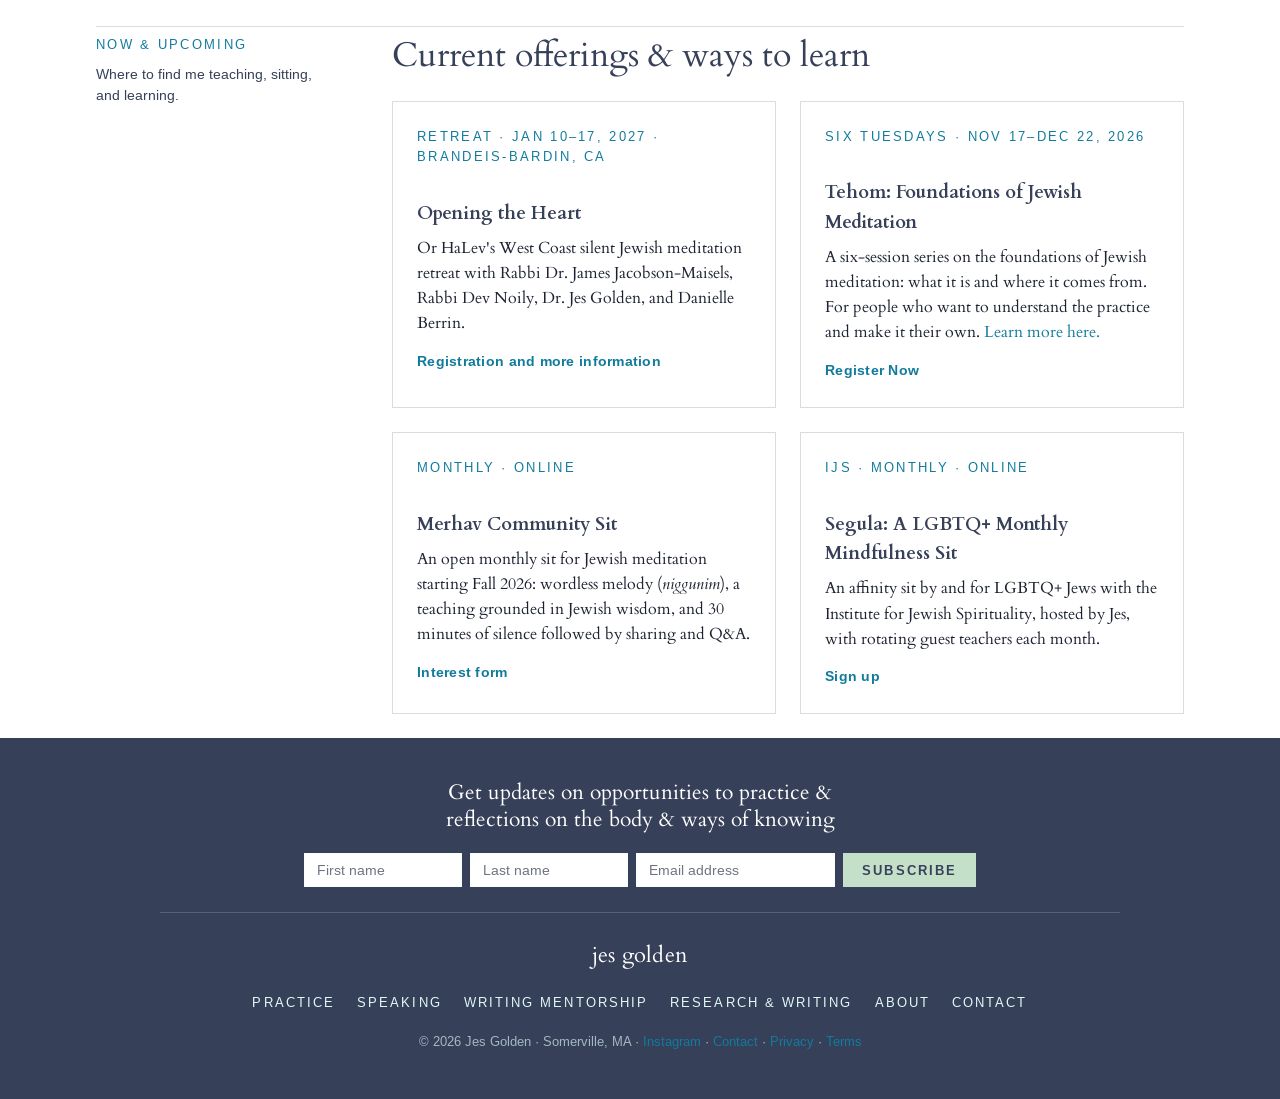
==== commit 1a35a04b: "Remove 'Work With Me' link from navigation Removed 'Work With Me' link from navigation." ====
--- a/index.html
+++ b/index.html
@@ -31,7 +31,6 @@
   <nav aria-label="Primary">
     <ul>
       <li><a href="practice.html">Practice</a></li>
-      <li><a href="speaking.html">Work With Me</a></li>
       <li><a href="research.html">Research &amp; Writing</a></li>
       <li><a href="about.html">About</a></li>
       <li><a href="contact.html">Contact</a></li>
@@ -137,13 +136,15 @@
 </main>
 
 <footer class="footer">
-  <!-- Newsletter signup — submits invisibly to a hidden iframe so the page never navigates and
-       Mailchimp's confirmation page never appears. Two invisible honeypots guard against bots.
-       Pair with double opt-in in Mailchimp (Audience > Settings) for real protection.
+  <!-- Newsletter signup — sends the signup to Mailchimp in the background and shows
+       Mailchimp's real answer: a success message, or the actual error if something fails.
+       Two invisible honeypots guard against bots; double opt-in is ON in Mailchimp.
+       IMPORTANT: reCAPTCHA must be OFF in Mailchimp (Audience > Settings > Audience name
+       and defaults) or signups will be blocked.
        This whole <footer> block is identical on every page — paste it into each one. -->
   <div class="footer-top">
     <h2 class="footer-signup-title">Get updates on opportunities to practice &amp; reflections on the body &amp; ways of knowing</h2>
-    <form class="signup-form" id="newsletter-form" action="https://jesheppler.us21.list-manage.com/subscribe/post?u=e505378b7c51a355b4636ad74&amp;id=9735d9837b&amp;f_id=005ba4e6f0" method="post" target="mc-hidden-frame">
+    <form class="signup-form" id="newsletter-form" action="https://jesheppler.us21.list-manage.com/subscribe/post?u=e505378b7c51a355b4636ad74&amp;id=9735d9837b&amp;f_id=005ba4e6f0" method="post">
       <input type="text" name="FNAME" placeholder="First name" aria-label="First name" autocomplete="given-name">
       <input type="text" name="LNAME" placeholder="Last name" aria-label="Last name" autocomplete="family-name">
       <input type="email" name="EMAIL" placeholder="Email address" aria-label="Email address" autocomplete="email" required>
@@ -157,10 +158,8 @@
         <input type="text" name="contact_url" tabindex="-1" autocomplete="off" value="">
       </div>
     </form>
-    <!-- EDIT: this copy assumes double opt-in is ON in Mailchimp. If you keep single opt-in,
-         change the line below to: Thank you for signing up! -->
-    <p id="newsletter-thanks" class="signup-thanks" style="display:none;">Thank you—please check your inbox and click the confirmation link to finish subscribing.</p>
-    <iframe name="mc-hidden-frame" style="display:none;" title="hidden"></iframe>
+    <!-- Shows Mailchimp's real response: success or the actual error -->
+    <p id="newsletter-msg" class="signup-thanks" role="status" aria-live="polite" style="display:none;"></p>
   </div>
   <div class="footer-inner">
     <div class="wordmark">jes <span class="surname">golden</span></div>
@@ -177,15 +176,50 @@
     <p class="fine">© 2026 Jes Golden · Somerville, MA · <a href="https://www.instagram.com/jes.golden">Instagram</a> · <a href="contact.html">Contact</a> · <a href="privacy.html">Privacy</a> · <a href="terms.html">Terms</a></p>
   </div>
   <script>
-    document.getElementById('newsletter-form').addEventListener('submit', function(e) {
-      var form = this;
-      var trap = form.querySelector('[name="contact_url"]');
-      if (trap && trap.value !== '') { e.preventDefault(); return; }
-      setTimeout(function() {
-        form.style.display = 'none';
-        document.getElementById('newsletter-thanks').style.display = 'block';
-      }, 400);
+  (function() {
+    var form = document.getElementById('newsletter-form');
+    var msg = document.getElementById('newsletter-msg');
+    var btn = form.querySelector('button[type="submit"]');
+
+    function show(text) { msg.textContent = text; msg.style.display = 'block'; }
+
+    form.addEventListener('submit', function(e) {
+      e.preventDefault();
+      if (form.querySelector('[name="contact_url"]').value !== '') return;
+
+      var params = [];
+      form.querySelectorAll('input[name]').forEach(function(input) {
+        if (input.name === 'contact_url') return;
+        params.push(encodeURIComponent(input.name) + '=' + encodeURIComponent(input.value));
+      });
+
+      var cb = 'mcCallback' + Date.now();
+      var script = document.createElement('script');
+
+      window[cb] = function(data) {
+        delete window[cb];
+        script.remove();
+        btn.disabled = false;
+        if (data.result === 'success') {
+          form.style.display = 'none';
+          show('Thank you—please check your inbox and click the confirmation link to finish subscribing.');
+        } else {
+          var text = (data.msg || '').replace(/^\d+ - /, '').replace(/<[^>]*>/g, '');
+          if (/already subscribed/i.test(text)) text = "You're already on the list—thank you!";
+          show(text || 'Something went wrong. Please try again, or reach me through the contact page.');
+        }
+      };
+
+      script.onerror = function() {
+        btn.disabled = false;
+        show('Couldn’t reach the signup service. Please try again, or reach me through the contact page.');
+      };
+
+      btn.disabled = true;
+      script.src = form.action.replace('/post?', '/post-json?') + '&' + params.join('&') + '&c=' + cb;
+      document.body.appendChild(script);
     });
+  })();
   </script>
 </footer>
 
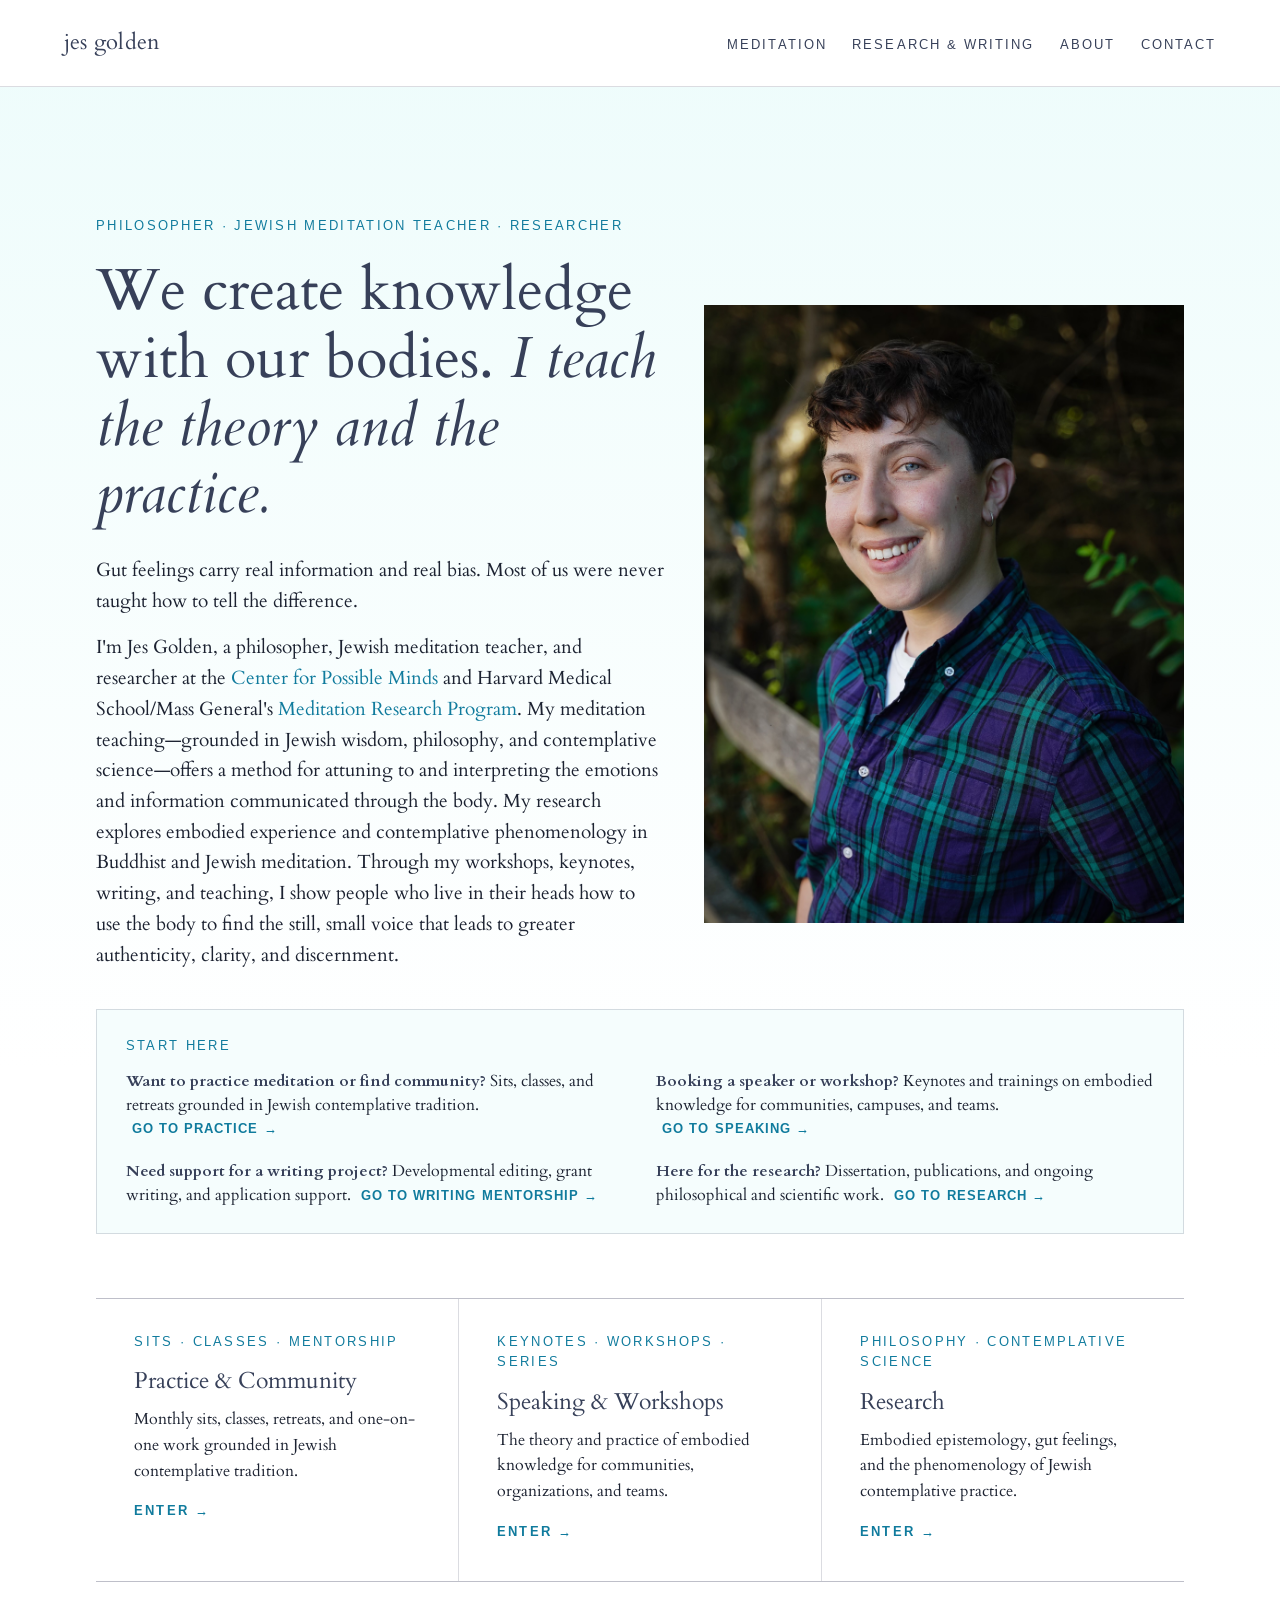
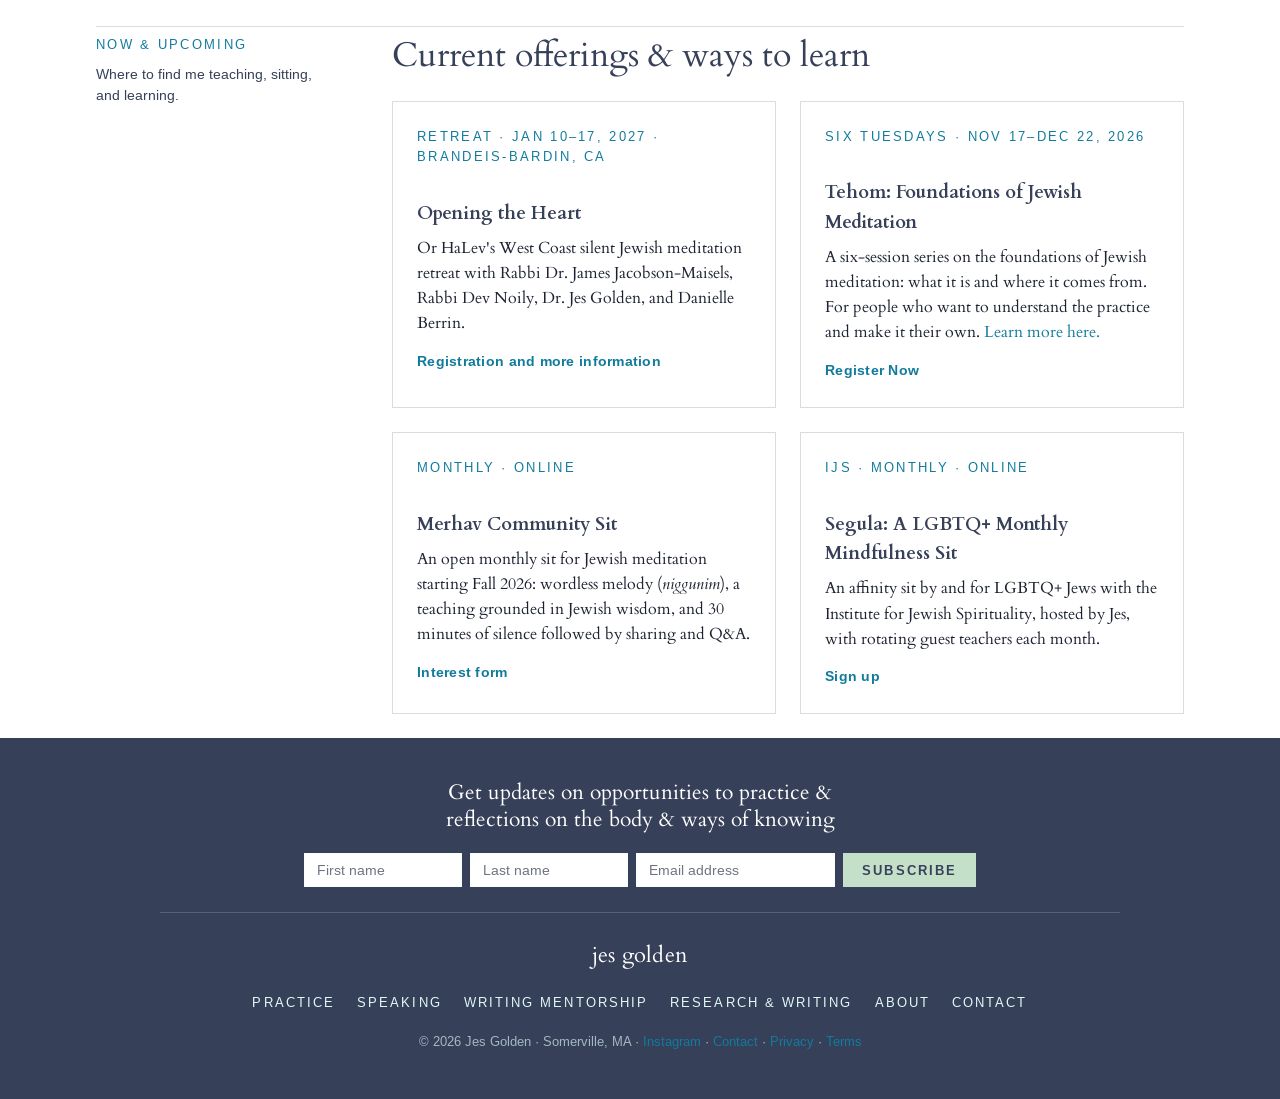
==== commit 3bb5f398: "Change 'Practice' link to 'Meditation'" ====
--- a/index.html
+++ b/index.html
@@ -30,7 +30,7 @@
   <div class="wordmark"><a href="index.html">jes <span class="surname">golden</span></a></div>
   <nav aria-label="Primary">
     <ul>
-      <li><a href="practice.html">Practice</a></li>
+      <li><a href="practice.html">Meditation</a></li>
       <li><a href="research.html">Research &amp; Writing</a></li>
       <li><a href="about.html">About</a></li>
       <li><a href="contact.html">Contact</a></li>
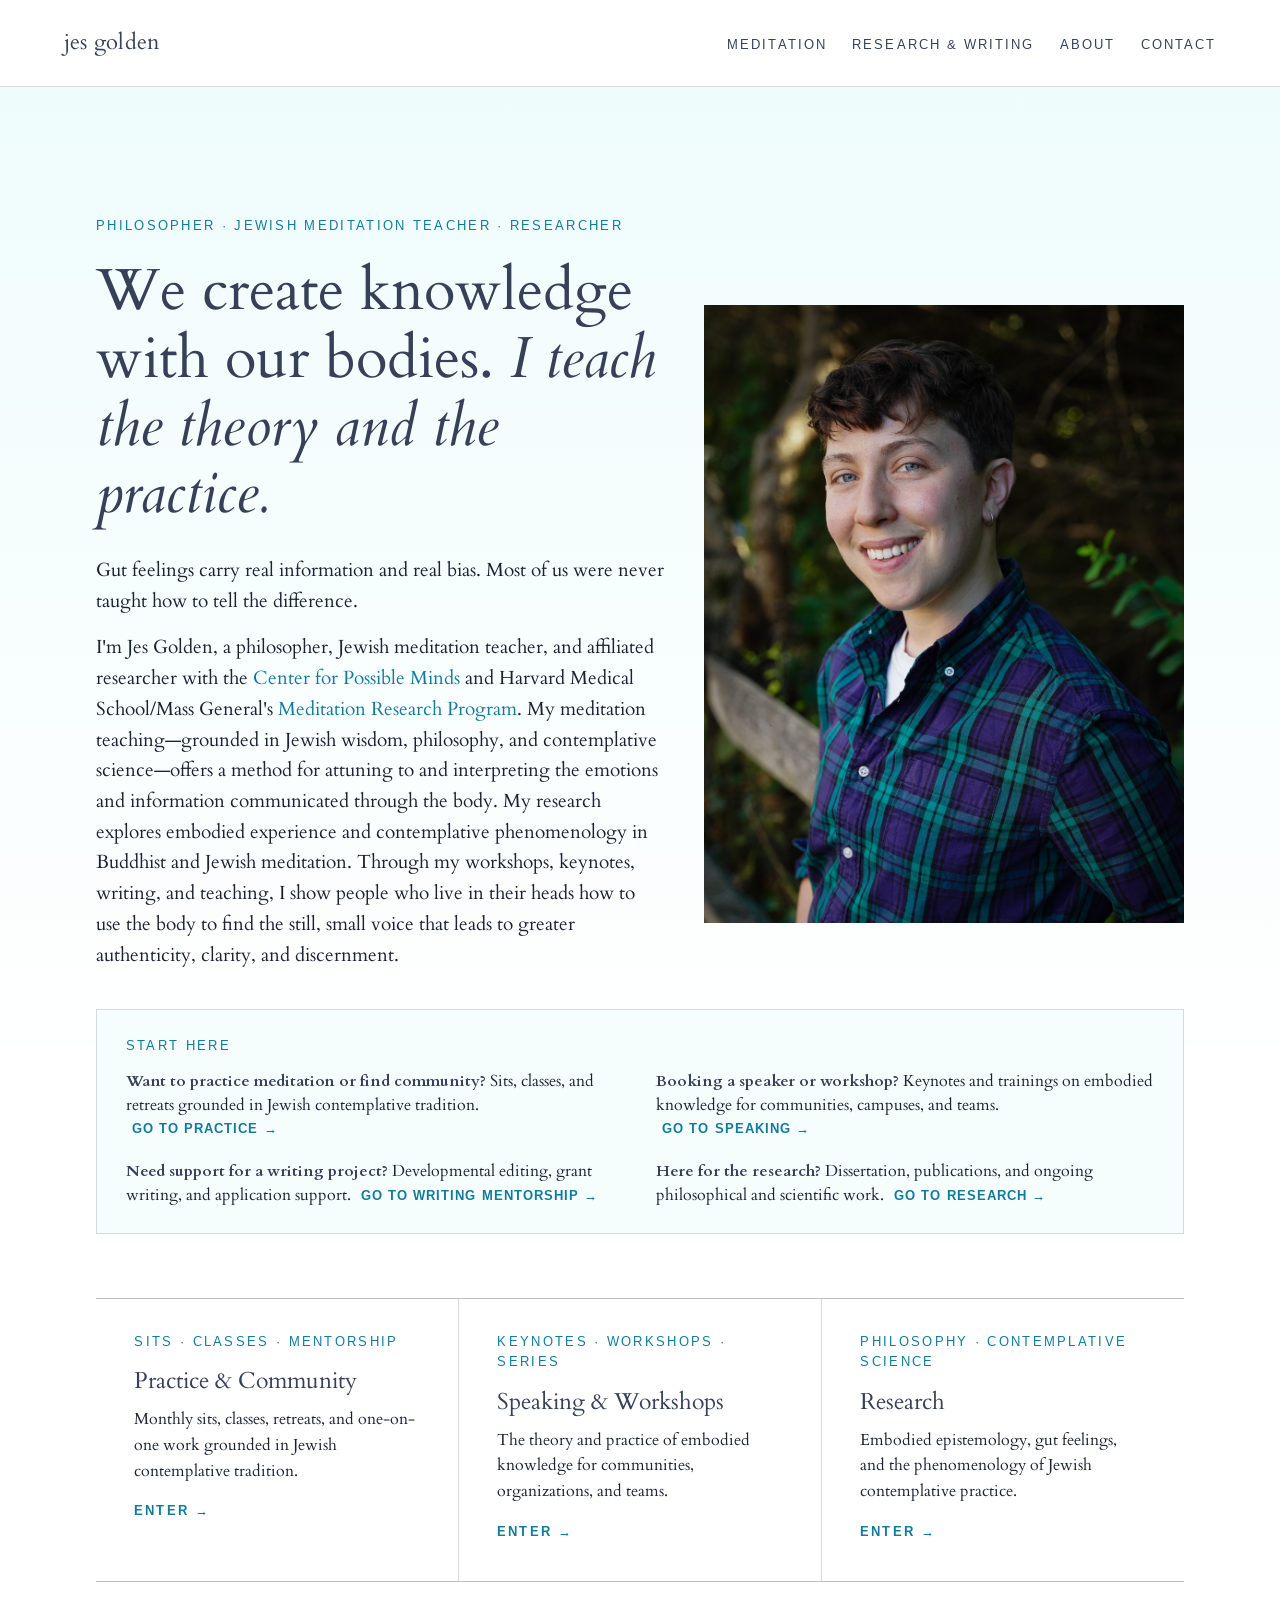
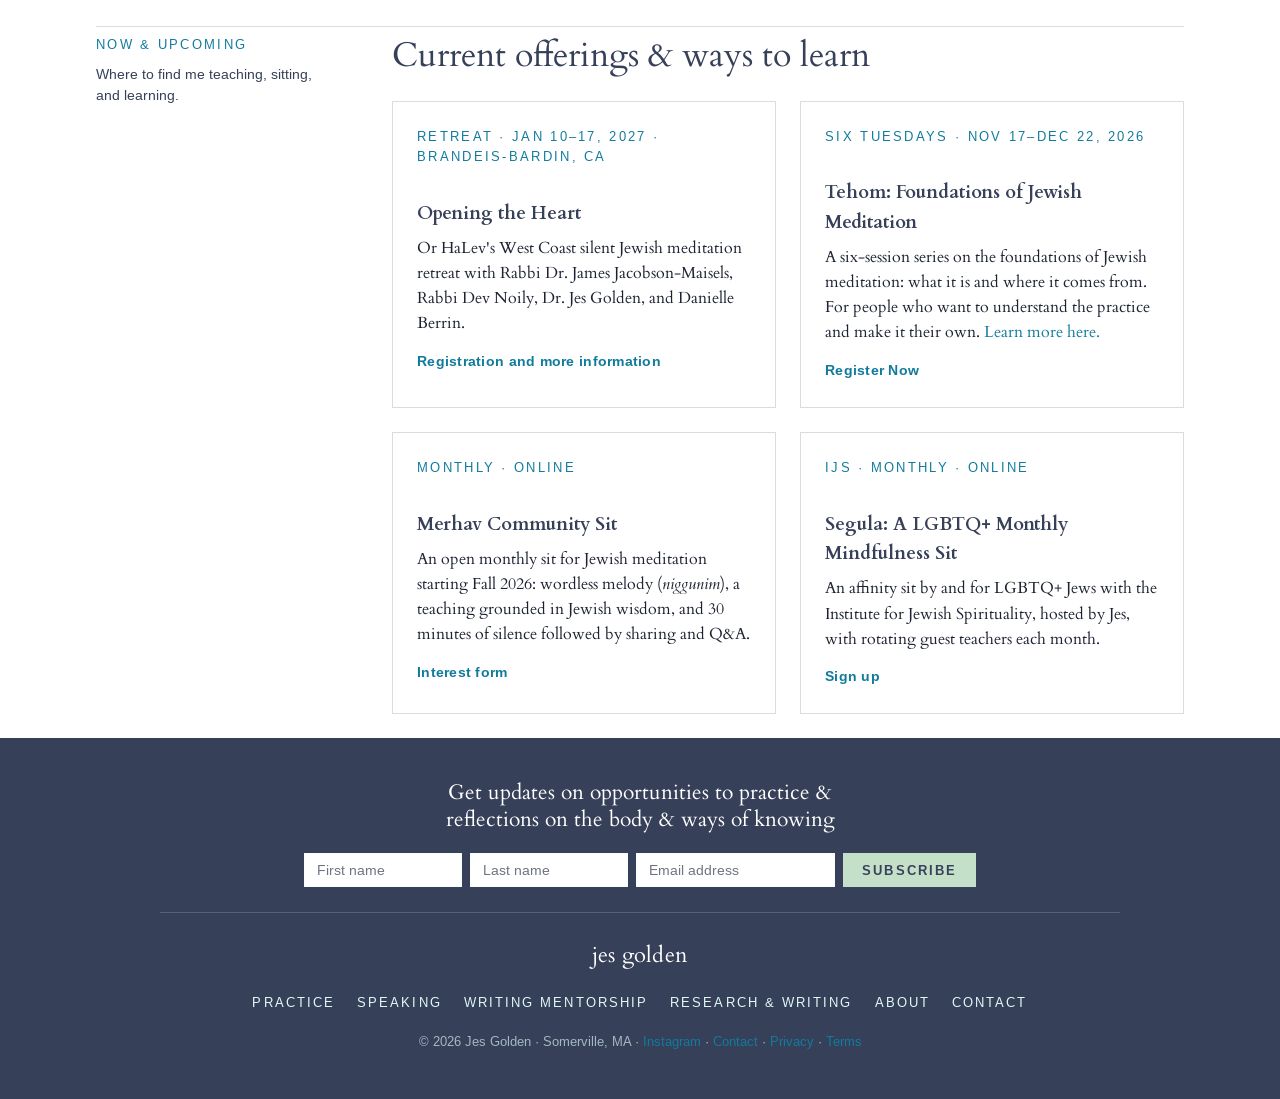
==== commit 1cc54f51: "Revise Jes Golden's affiliation in index.html Updated the description of Jes Golden to reflect curre" ====
--- a/index.html
+++ b/index.html
@@ -48,7 +48,7 @@
         <h1>We create knowledge with our bodies. <em>I teach the theory and the practice.</em></h1>
         <div class="lede">
           <p>Gut feelings carry real information and real bias. Most of us were never taught how to tell the difference.</p>
-          <p>I'm Jes Golden, a philosopher, Jewish meditation teacher, and researcher at the <a href="https://www.possibleminds.org/">Center for Possible Minds</a> and Harvard Medical School/Mass General's <a href="https://meditation.mgh.harvard.edu/">Meditation Research Program</a>. My meditation teaching—grounded in Jewish wisdom, philosophy, and contemplative science—offers a method for attuning to and interpreting the emotions and information communicated through the body. My research explores embodied experience and contemplative phenomenology in Buddhist and Jewish meditation. Through my workshops, keynotes, writing, and teaching, I show people who live in their heads how to use the body to find the still, small voice that leads to greater authenticity, clarity, and discernment.</p>
+          <p>I'm Jes Golden, a philosopher, Jewish meditation teacher, and affiliated researcher with the <a href="https://www.possibleminds.org/">Center for Possible Minds</a> and Harvard Medical School/Mass General's <a href="https://meditation.mgh.harvard.edu/">Meditation Research Program</a>. My meditation teaching—grounded in Jewish wisdom, philosophy, and contemplative science—offers a method for attuning to and interpreting the emotions and information communicated through the body. My research explores embodied experience and contemplative phenomenology in Buddhist and Jewish meditation. Through my workshops, keynotes, writing, and teaching, I show people who live in their heads how to use the body to find the still, small voice that leads to greater authenticity, clarity, and discernment.</p>
         </div>
       </div>
       <!-- EDIT: HEADSHOT — the src below points to a file named jes-headshot.jpg. Upload your
